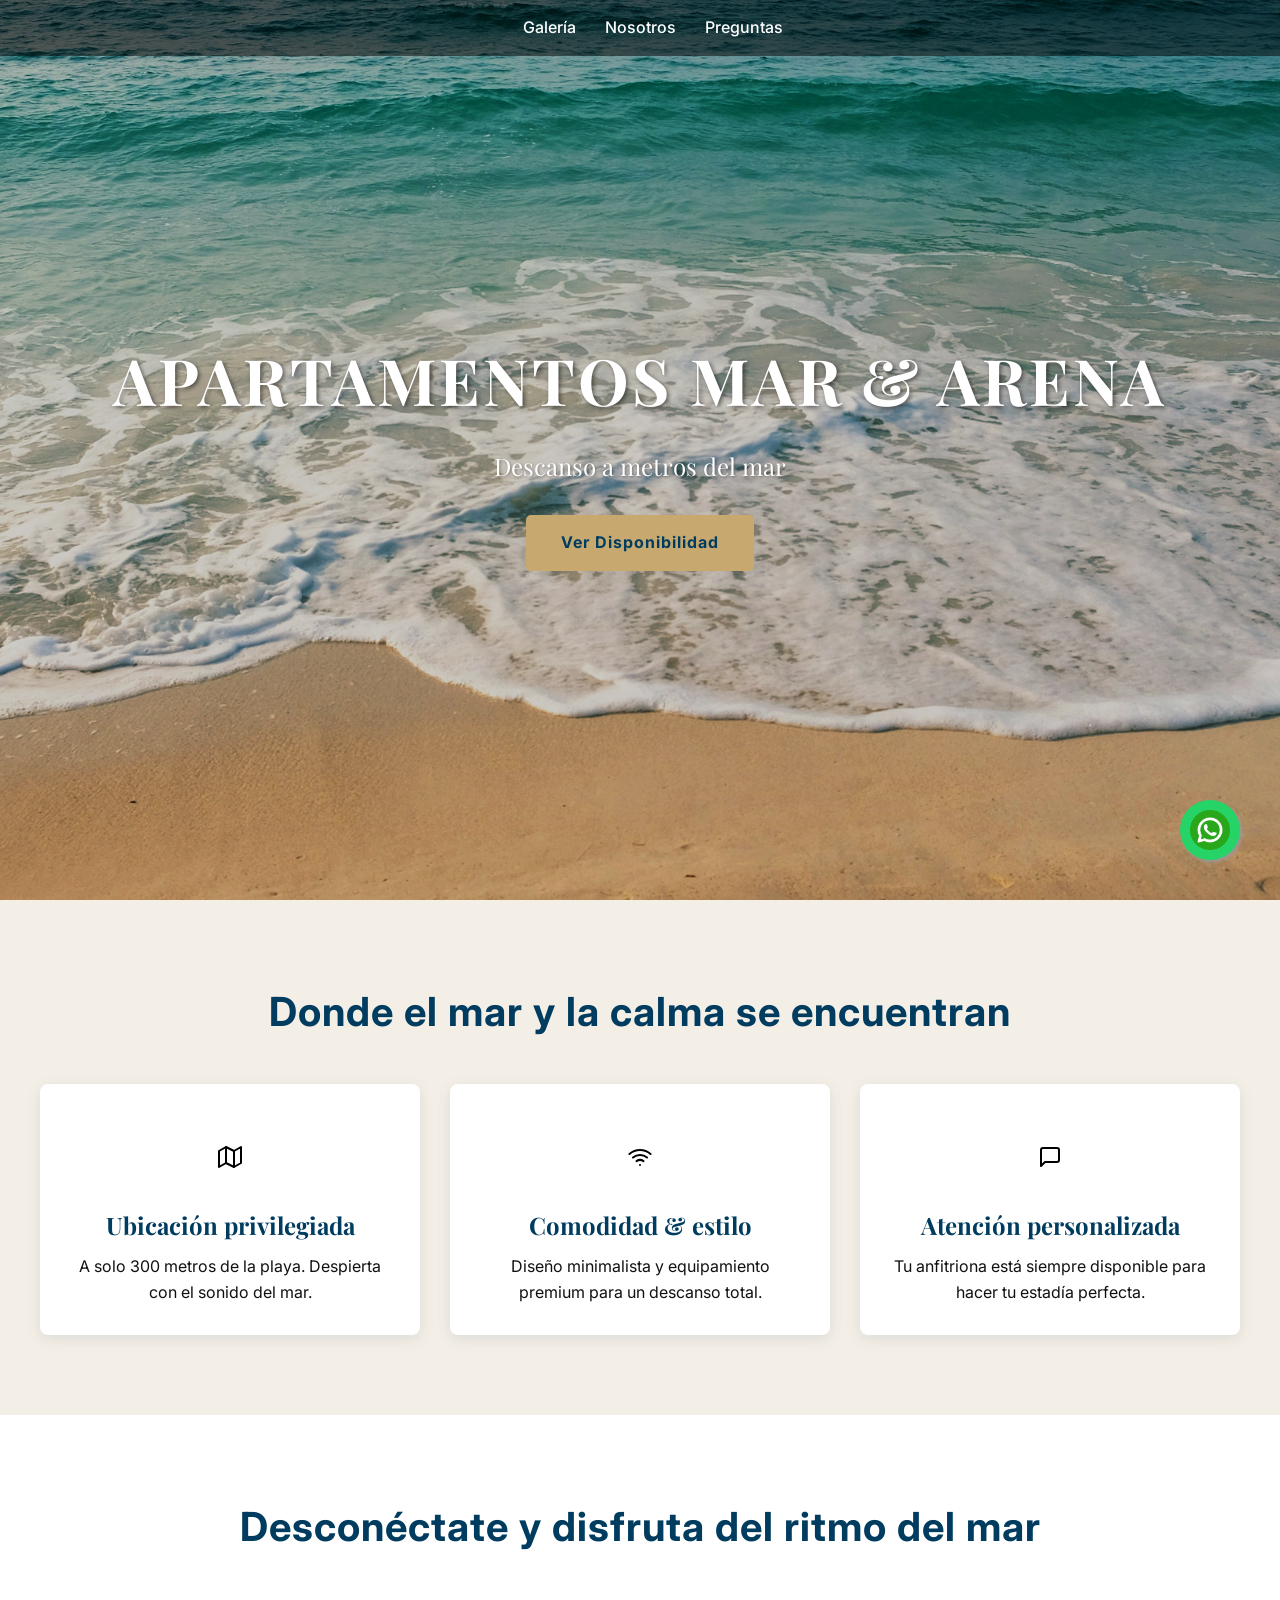
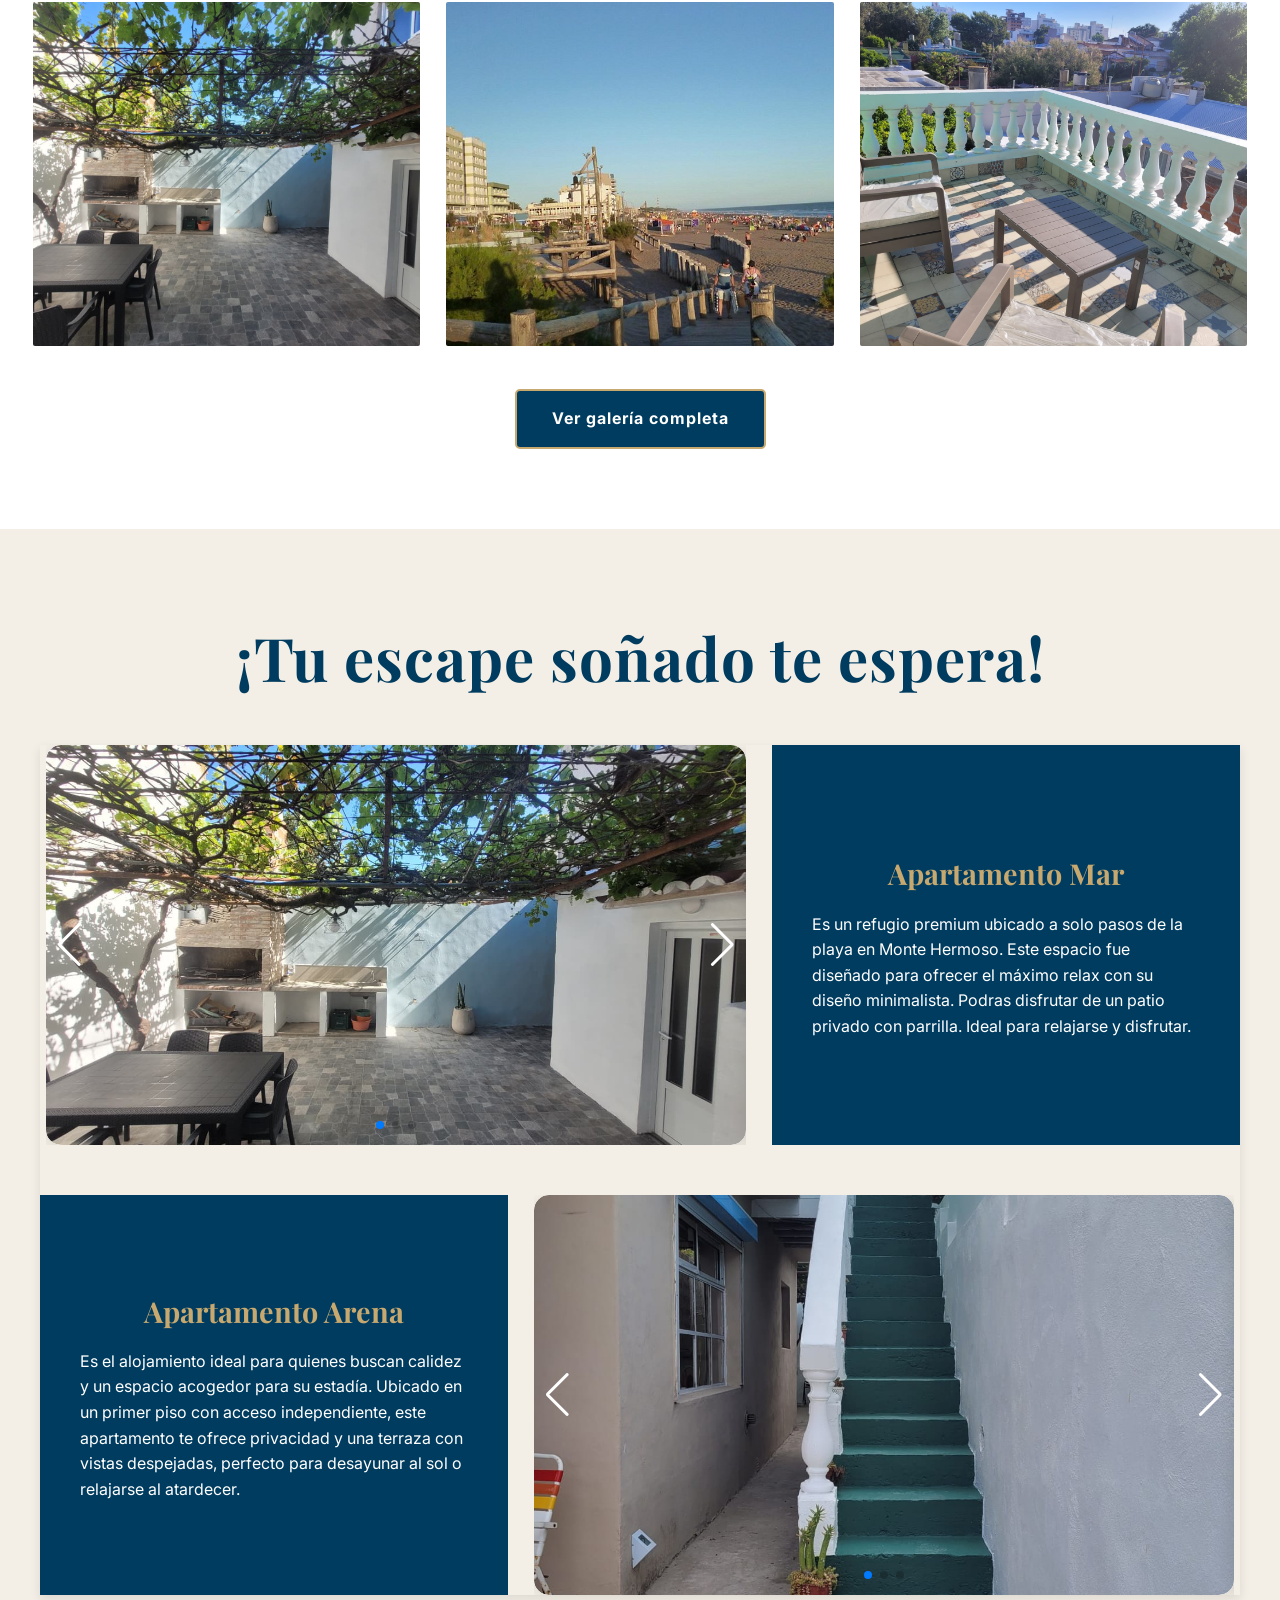
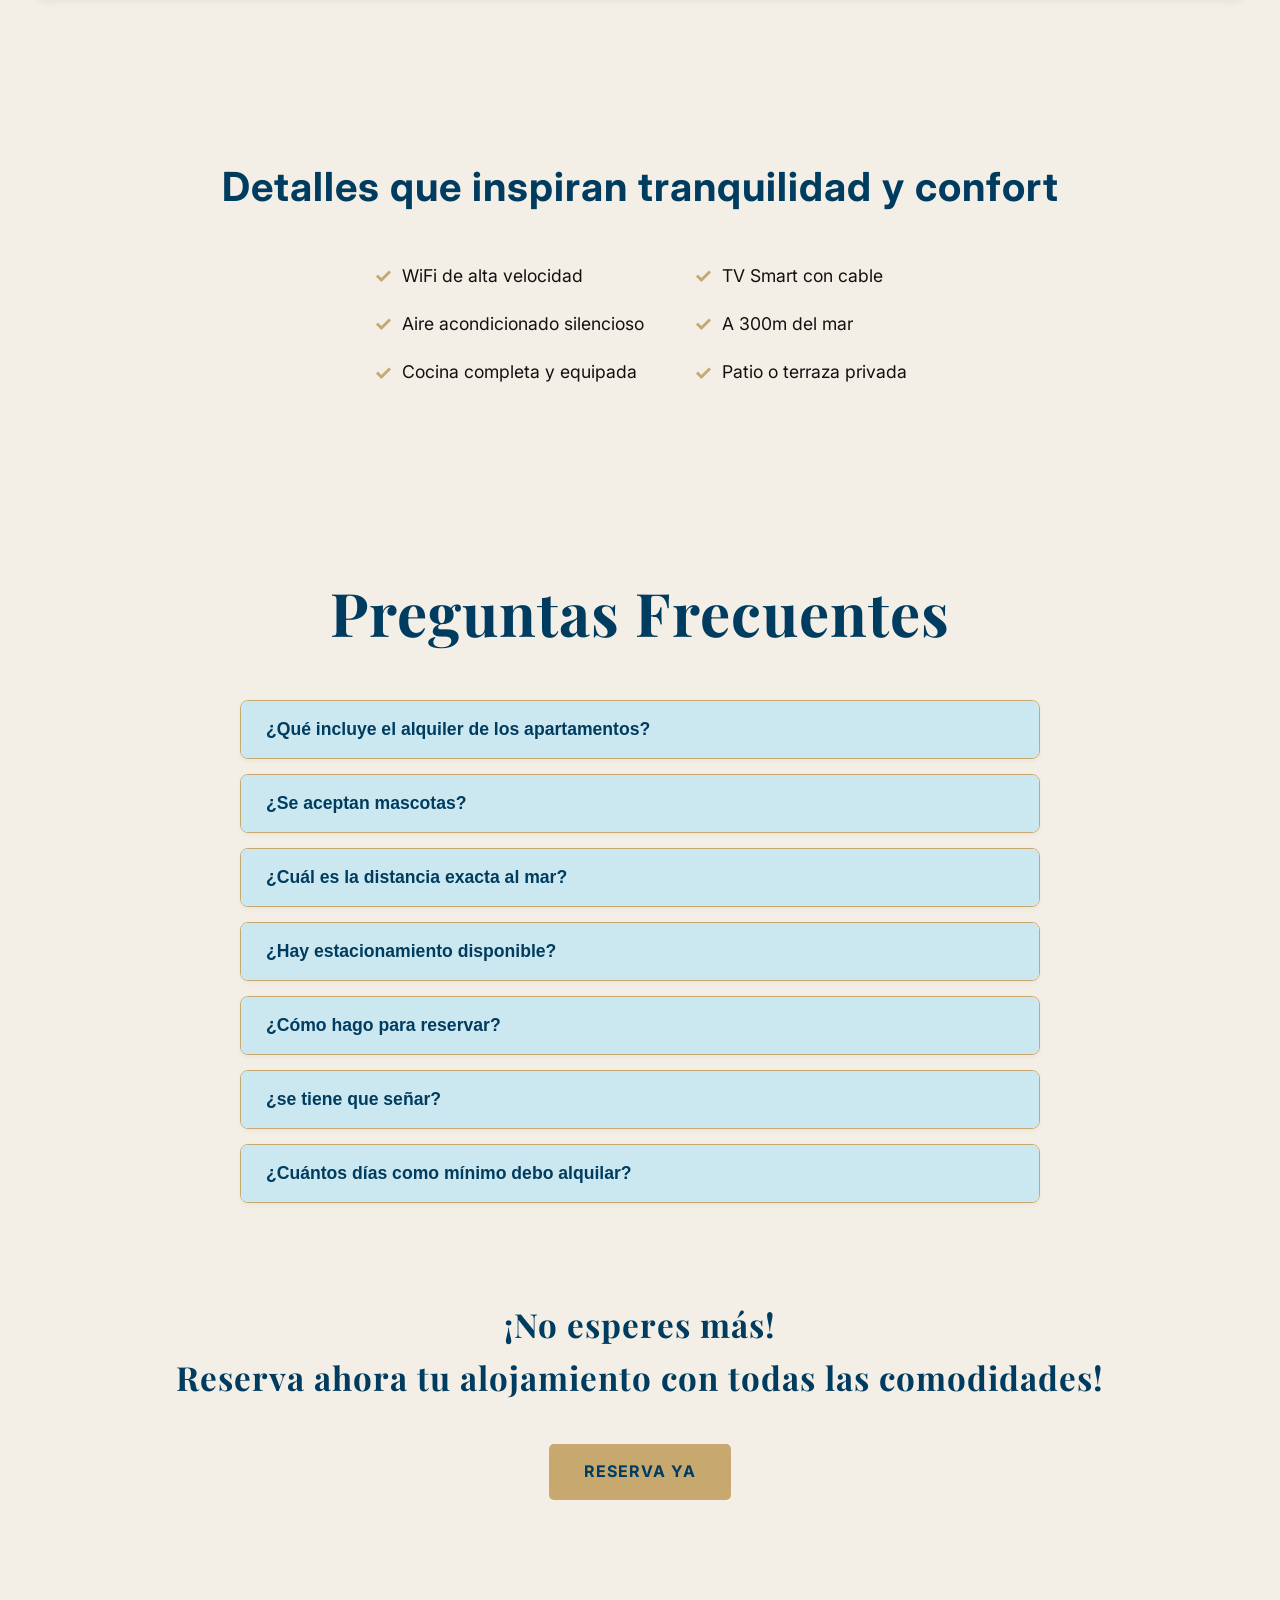
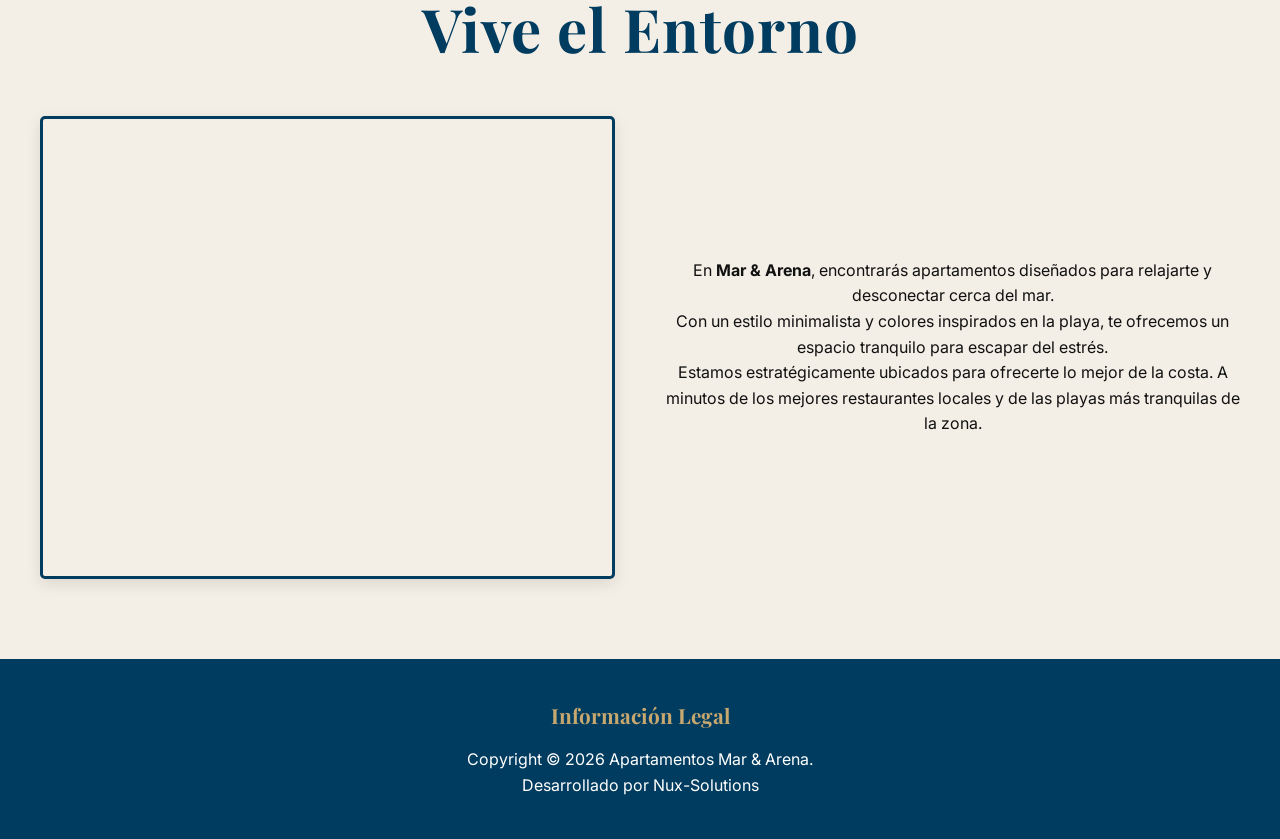
==== index.html @ c58ef985 "google ads" ====
<!DOCTYPE html>
<html lang="es">
<head>
    <!-- Google Tag Manager -->
<script>(function(w,d,s,l,i){w[l]=w[l]||[];w[l].push({'gtm.start':
new Date().getTime(),event:'gtm.js'});var f=d.getElementsByTagName(s)[0],
j=d.createElement(s),dl=l!='dataLayer'?'&l='+l:'';j.async=true;j.src=
'https://www.googletagmanager.com/gtm.js?id='+i+dl;f.parentNode.insertBefore(j,f);
})(window,document,'script','dataLayer','GTM-WZ92KR59');</script>
<!-- End Google Tag Manager -->
    <meta charset="UTF-8">
    <meta name="viewport" content="width=device-width, initial-scale=1.0">
    <meta property="og:title" content="Apartamentos Mar & Arena | Vacaciones en la Costa Monte Hermoso">
    <meta name="robots" content="index, follow">
    <meta property="og:image" content="https://mar-y-arena.com/assets/img/genericas/rambla_playa.jpg">
      <meta property="og:url" content="https://mar-y-arena.com/">
       <link rel="icon" href="/assets/img/genericas/icons/logo.png" type="image/png">
  <meta property="og:type" content="website">
    <meta name="description" content="Descubre los mejores apartamentos en la costa de Monte Hermoso. Apartamentos Mar & Arena ofrece departamentos cómodos, cerca de la playa, con todas las comodidades para tus vacaciones. ¡Reserva ahora!">
    <title>Apartamentos Mar & Arena | Departamentos en la Costa para vacaciones</title>
    <link rel="stylesheet" href="/assets/css/style.css?v=555">
    <link rel="preconnect" href="https://fonts.googleapis.com">
    <link rel="preconnect" href="https://fonts.gstatic.com" crossorigin>
    <link href="https://fonts.googleapis.com/css2?family=Playfair+Display:ital,wght@0,400..900;1,400..900&family=Inter:wght@100..900&display=swap" rel="stylesheet">
</head>
<body>
<!-- Google Tag Manager (noscript) -->
<noscript><iframe src="https://www.googletagmanager.com/ns.html?id=GTM-WZ92KR59"
height="0" width="0" style="display:none;visibility:hidden"></iframe></noscript>
<!-- End Google Tag Manager (noscript) -->
    <a href="https://wa.me/+5492914048082?text=Hola!Quisiera%20saber%20la%20disponibilidad%20de%20los%20departamentos%20Mar%20y%20Arena%2C%20muchas%20gracias" class="whatsapp-float" target="_blank" aria-label="Chatea con nosotros por WhatsApp">
        <img src="/assets/img/genericas/icons/whatsapp.png" alt="Chatea con nosotros por WhatsApp">
    </a>   
    <header class="hero-section" id="home">
        <nav class="top-nav">
            <div class="nav-links">
               
                <a href="/pages/fotos.html">Galería</a>
                <a href="#about">Nosotros</a>
                <a href="#Preguntas">Preguntas</a>
            </div>
        </nav>
        <div class="hero-content">
            <h1 class="serif">APARTAMENTOS MAR & ARENA</h1>
            <p class="serif subtitle">Descanso a metros del mar</p>
            <a href="https://wa.me/+5492914048082?text=Hola!Quisiera%20saber%20la%20disponibilidad%20de%20los%20departamentos%20Mar%20y%20Arena%2C%20muchas%20gracias" class="cta-button" target="_blank">Ver Disponibilidad</a>
        </div>
    </header>

    <main>
        <section class="why-choose-us section-padding bg-beige">
            <h2 class="section-title">Donde el mar y la calma se encuentran</h2>
            <div class="cards-container">
                <div class="card">
                    <span class="icon"><img src="/assets/img/genericas/icons/map.svg" alt="ubicacion cerca de el mar y del centro de la ciudad"></span>
                    <h3 class="serif">Ubicación privilegiada</h3>
                    <p>A solo 300 metros de la playa. Despierta con el sonido del mar.</p>
                </div>
                <div class="card">
                    <span class="icon"><img src="/assets/img/genericas/icons/wifi.svg" alt="wifi de alta velocidad "></span>
                    <h3 class="serif">Comodidad & estilo</h3>
                    <p>Diseño minimalista y equipamiento premium para un descanso total.</p>
                </div>
                <div class="card">
                    <span class="icon"><img src="/assets/img/genericas/icons/chat.svg" alt="atencion personalizada 24 horas"></span>
                    <h3 class="serif">Atención personalizada</h3>
                    <p>Tu anfitriona está siempre disponible para hacer tu estadía perfecta.</p>
                </div>
            </div>
        </section>

        <section class="gallery-highlight section-padding bg-white">
            <h2 class="section-title">Desconéctate y disfruta del ritmo del mar</h2>
            <div class="highlight-grid">
                <div class="gallery-item"><img src="/assets/img/deptos/depto1-parrilla.jpg" alt="patio con parrilla cerca del mar"></div>
                <div class="gallery-item"><img src="/assets/img/genericas/monte-hermoso.jpg" alt="patio con ducha y parrilla cerca del mar"></div>
                <div class="gallery-item"><img src="/assets/img/deptos/depto2-balcon.jpg" alt="balcon privada con detalles cerca de la playa"></div>
            </div>
                 <a href="/pages/fotos.html" class="cta-button secondary-button">Ver galería completa</a>
               
 
        </section>
      
        <section class="section-padding bg-sand-beige">
            <div  class="section-title">
                        <h2 class="serif"><p>  ¡Tu escape soñado te espera!</p></h2>
                    </div>
            <div class="depto-grid">
                    <div class="grid-item desc-box bg-dark-blue color-white">
                    <h3 class="serif">Apartamento Mar</h3>
                    <p>
                   Es un refugio premium ubicado a solo pasos de la playa en Monte Hermoso. 
                    Este espacio fue diseñado para ofrecer el máximo relax con su diseño minimalista. 
                    Podras disfrutar de un patio privado con parrilla. Ideal para relajarse y disfrutar.
                </p>
                <span style="display: none;">Alquiler temporario de departamento frente al mar en Monte Hermoso, Argentina.</span>
                    </div>
                    
                    <div class="grid-item carousel-box"> 
                        <div class="swiper" id="swiper-mar"> 

                            <div class="swiper-wrapper">
                                    <div class="swiper-slide"><img src="/assets/img/deptos/depto1-parrilla.jpg" alt="Sala de estar minimalista cerca del mar" /></div>
                                    <div class="swiper-slide"><img src="/assets/img/deptos/depto1-baño.jpg" alt="baño restaurado y espacioso para su comodidad" /></div>
                                    <div class="swiper-slide"><img src="/assets/img/deptos/depto1-hab.jpg" alt="haitacion matrimonial con total comodidad y tranquilidad" /></div>                            
                                 </div>
                             <div class="swiper-pagination"></div>
                            <div class="swiper-button-prev"></div>
                            <div class="swiper-button-next"></div>
                               
                        </div>

                    </div>
                    <div class="grid-item desc-box bg-dark-blue color-white">
                        <h3 class="serif">Apartamento Arena</h3>
                        <p>Es el alojamiento ideal para quienes buscan calidez y un espacio acogedor para su estadía. 
                            Ubicado en un primer piso con acceso independiente, este apartamento te ofrece privacidad y una terraza con vistas despejadas, perfecto para desayunar al sol o relajarse al atardecer.</p>
                        </div>
                        <div class="grid-item carousel-box"> 
                            <div class="swiper" id="swiper-arena"> 

                                <div class="swiper-wrapper">
                                    <div class="swiper-slide"><img src="/assets/img/deptos/depto2-escaleras.jpg" alt="escaleras que llevan al departamento de tus sueños" /></div>
                                    <div class="swiper-slide"><img src="/assets/img/deptos/depto2-balcon.jpg" alt="habitacion matrimonial para mejor comodidad" /></div>
                                    <div class="swiper-slide"><img src="/assets/img/deptos/depto2-salon.jpg" alt="sala de estar con todas las tecnologias " /></div>
                                </div>
                                <div class="swiper-pagination"></div>
                                <div class="swiper-button-prev"></div>
                                <div class="swiper-button-next"></div>
                            </div>
                      </div>
                 </div>
            </div>
        </section>

        <section class="about-section section-padding bg-beige ">
            <h2 class="section-title">Detalles que inspiran tranquilidad y confort</h2>
            <div class="checklist-container">
                <ul>
                    <li><span class="check-icon">✓</span> WiFi de alta velocidad</li>
                    <li><span class="check-icon">✓</span> Aire acondicionado silencioso</li>
                    <li><span class="check-icon">✓</span> Cocina completa y equipada</li>
                </ul>
                <ul>
                    <li><span class="check-icon">✓</span> TV Smart con cable</li>
                    <li><span class="check-icon">✓</span> A 300m del mar</li>
                    <li><span class="check-icon">✓</span> Patio o terraza privada</li>
                </ul>
            </div>
        </section>
        <section class="why-choose-us section-padding bg-beige" id="Preguntas">
             <div class="section-title"><h2 class="serif"><p>Preguntas Frecuentes</p></h2></div>
        
        <div class="faq-container">
            <div class="accordion-item">
                <button class="accordion-header" aria-expanded="false" data-target="#content1">
                    ¿Qué incluye el alquiler de los apartamentos?
                </button>
                <div id="content1" class="accordion-content">
                    <p>El alquiler incluye acceso completo al apartamento equipado,todos los servicios(luz,agua,gas),Wifi de alta velocidad y acceso a todas las comodidades detalladas en la seccion 'About''.</p>
                </div>
            </div>

            <div class="accordion-item">
                <button class="accordion-header" aria-expanded="false" data-target="#content2">
                    ¿Se aceptan mascotas?
                </button>
                <div id="content2" class="accordion-content">
                    <p>Lamentablemente, por políticas de higiene y para garantizar la calidad del mobiliario boutique, no se aceptan mascotas de ningún tamaño en los apartamentos.</p>
                </div>
            </div>

            <div class="accordion-item">
                <button class="accordion-header" aria-expanded="false" data-target="#content3">
                    ¿Cuál es la distancia exacta al mar?
                </button>
                <div id="content3" class="accordion-content">
                    <p>Estamos ubicados a solo 300 metros de la playa principal, lo que se traduce en menos de 5 minutos caminando desde la puerta del apartamento hasta la arena.</p>
                </div>
            </div>

            <div class="accordion-item">
                <button class="accordion-header" aria-expanded="false" data-target="#content4">
                    ¿Hay estacionamiento disponible?
                </button>
                <div id="content4" class="accordion-content">
                    <p>No, lamentablemente no tenemos aparcamiento.</p>
                </div>
            </div>

            <div class="accordion-item">
                <button class="accordion-header" aria-expanded="false" data-target="#content5">
                    ¿Cómo hago para reservar?
                </button>
                <div id="content5" class="accordion-content">
                    <p>Puedes verificar la disponibilidad y realizar la reserva directamente a través de nuestro botón de WhatsApp. Te responderemos inmediatamente con los pasos a seguir.</p>
                </div>
            </div>

            <div class="accordion-item">
                <button class="accordion-header" aria-expanded="false" data-target="#content6">
                    ¿se tiene que señar? 
                </button>
                <div id="content6" class="accordion-content">
                    <p>Si, para garantizar la estadia , se pide una seña del 50%. </p>
                </div>
            </div>
            <div class="accordion-item">
                <button class="accordion-header" aria-expanded="false" data-target="#content7">
                    ¿Cuántos días como mínimo debo alquilar?
                </button>
                <div id="content7" class="accordion-content">
                    <p>El alquiler mínimo es de 3 días , pero también ofrecemos opciones para alquilar por semana o quincena. </p>
                </div>
            </div>

        </div>
   
        </section>
        <div class="section-title"> <h5 class="serif">
                    ¡No esperes más! <br>
                    Reserva ahora tu alojamiento con todas las comodidades!
         </h5></div>
         <div>           
             <a href="https://wa.me/+5492914048082?text=Hola!Quisiera Reservar%20en%20los%20departamentos%20Mar%20y%20Arena%2C%20muchas%20gracias" class="cta-button" target="_blank">RESERVA YA</a>
            </div>
        <section class="about-section section-padding bg-beige" id="about">
            <div class="section-title"><h2 class="serif"><p>Vive el Entorno</p></h2></div>
            <div class="content-2-col reverse-col">
                <div class="image-box" style="border-radius: 5px; border: 3px solid var(--dark-blue); overflow: hidden;">
                    <iframe src="https://www.google.com/maps/embed?pb=!1m18!1m12!1m3!1d3101.300708048085!2d-61.30301302481302!3d-38.98563287170536!2m3!1f0!2f0!3f0!3m2!1i1024!2i768!4f13.1!3m3!1m2!1s0x958d5299cd0a7abb%3A0x81db609d15b4f7b8!2sChaco%20329%2C%20B8153%20AFG%2C%20Provincia%20de%20Buenos%20Aires%2C%20Argentina!5e0!3m2!1ses-419!2ses!4v1765486321025!5m2!1ses-419!2ses" width="600" height="450" style="border:0;" allowfullscreen="" loading="lazy" referrerpolicy="no-referrer-when-downgrade"></iframe>                </div>
                <div>
                     <p>En <strong>Mar & Arena</strong>, encontrarás apartamentos diseñados para relajarte y desconectar cerca del mar.</p>
                    <p>Con un estilo minimalista y colores inspirados en la playa, te ofrecemos un espacio tranquilo para escapar del estrés.</p>
                    <p>Estamos estratégicamente ubicados para ofrecerte lo mejor de la costa. A minutos de los mejores restaurantes locales y de las playas más tranquilas de la zona.</p>
               
                   
                </div>
            </div>
             </section>
           
    </main>
    
   

    <footer class="main-footer bg-dark-blue">
        <div class="footer-content centered-copyright">
            <div class="footer-section">
                <h4 class="serif">Información Legal</h4>
                <p>Copyright &copy; 2026 Apartamentos Mar & Arena.</p>
                <p>Desarrollado por Nux-Solutions</p>
            </div>
        </div>
    </footer>
    <link rel="stylesheet" href="https://cdn.jsdelivr.net/npm/swiper@9/swiper-bundle.min.css"/>
    <script src="https://cdn.jsdelivr.net/npm/swiper@9/swiper-bundle.min.js" defer></script>
    <script src="/assets/js/main.js" defer></script>
</body>
</html>
---- assets/css/style.css ----
:root {
    --dark-blue: #003C5F;
    --foam-blue: #CBE8F1;
    --sand-beige: #F4EFE6;
    --soft-gold: #C7A86F;
    --elegant-black: #111111;
    --white: #FFFFFF;
    --text-primary: var(--elegant-black);
}

/* Base Global y Tipografía */
* {
    box-sizing: border-box;
    margin: 0;
    padding: 0;
    
}

body {
    font-family: 'Inter', 'Roboto', sans-serif;
    color: var(--text-primary);
    background-color: var(--sand-beige);
    line-height: 1.6;
    margin: 0;
    padding: 0;
    text-align: center;
    
}

/* Tipografías específicas */
.serif {
    font-family: 'Playfair Display', 'Cormorant Garamond', serif;
    
}
/*nav menu principal*/

.top-nav {
    position: absolute; /* Para que flote sobre la imagen del hero */
    top: 0;
    left: 0;
    right: 0;
    padding: 15px 30px;
    background-color: rgba(0, 0, 0, 0.5); /* Fondo semitransparente oscuro */
    z-index: 20; /* Asegura que esté por encima de la capa de fondo del hero */
    display: flex;
    justify-content: center; /
}


.top-nav .nav-links a {
    color: var(--white);
    text-decoration: none;
    font-weight: 500;
    margin-left: 25px; 
    transition: color 0.5s;
}

.top-nav .nav-links a:hover {
    color: var(--soft-gold);
}

/* Estilo especial para el enlace de WhatsApp */
.nav-link-whatsapp {
    font-weight: bold !important;
    color: #25d366 !important; /* Color verde de WhatsApp para destacarlo */
}

/* Ajuste al footer para centrar el copyright */
.footer-content.centered-copyright {
    display: flex;
    justify-content: center; /* Centra la sección Legal */
    max-width: 100%;
}

.footer-content.centered-copyright .footer-section {
    text-align: center;
}
/* Utilidades y Secciones */
.section-padding {
    padding: 80px 30px; /* Más padding en escritorio */
}

.section-title {
    font-size: 2.5rem;
    color: var(--dark-blue);
    text-align: center;
    margin-bottom: 40px;
    letter-spacing: 1px;
}

.bg-beige { background-color: var(--sand-beige); }
.bg-white { background-color: var(--white); }
.bg-dark-blue { background-color: var(--dark-blue); color: var(--white); }
.color-dark-blue { color: var(--dark-blue); }

/* --- HERO SECTION --- */
.hero-section {
    height: 100vh;
    background: url('/assets/img/genericas/satelitar_mar.jpg') center center / cover no-repeat;
    display: flex;
    align-items: center;
    justify-content: center;
    text-align: center;
    position: relative;
    
}

.hero-section::before {
    content: '';
    position: absolute;
    top: 0;
    left: 0;
    right: 0;
    bottom: 0;
    background-color: rgba(0, 0, 0, 0.2); 
}

.hero-content {
    z-index: 10;
    color: var(--white);
    padding: 20px;
}

.hero-content h1 {
    font-size: 4rem; 
    margin-bottom: 15px;
    letter-spacing: 3px;
    text-shadow: 2px 2px 4px rgba(0, 0, 0, 0.5);
}

.hero-content .subtitle {
    font-size: 1.5rem;
    margin-bottom: 30px;
    text-shadow: 1px 1px 3px rgba(0, 0, 0, 0.4);
}

/* Botón CTA (Dorado suave) */
.cta-button {
    display: inline-block;
    background-color: var(--soft-gold); 
    color: var(--dark-blue);
    padding: 15px 35px;
    text-decoration: none;
    font-weight: bold;
    border-radius: 5px;
    transition: background-color 0.3s, transform 0.3s;
    letter-spacing: 1px;
}

.cta-button:hover {
    background-color: #d8c393; 
    transform: translateY(-2px);
}

/* --- WHY CHOOSE US  --- */
.cards-container {
    display: flex;
    gap: 30px;
    justify-content: center;
    max-width: 1200px;
    margin: 0 auto;
}

.card {
    background-color: var(--white);
    padding: 30px;
    border-radius: 8px;
    text-align: center;
    flex: 1;
    box-shadow: 0 4px 15px rgba(0, 60, 95, 0.1); 
    transition: transform 0.3s;
}

.card:hover {
    transform: translateY(-10px);
    box-shadow: 0 8px 20px rgba(0, 60, 95, 0.2);
    background-color: #d8c393;
}

.card .icon {
    font-size: 3rem;
    display: block;
    margin-bottom: 15px;
}

.card h3 {
    color: var(--dark-blue);
    font-size: 1.5rem;
    margin-bottom: 10px;
}

/* --- GALLERY HIGHLIGHT  --- */
.highlight-grid {
    display: grid;
    grid-template-columns: repeat(3, 1fr);
    gap: 20px;
    margin-bottom: 40px;
}

.gallery-item img {
    width: 100%;
    height: 350px;
    object-fit: cover;
    display: block;
    border-radius: 5px;
    border: 3px solid transparent; 
    transition: border-color 0.3s;
}

.gallery-item img:hover {
    border-color: var(--soft-gold); 
}

.secondary-button {
    background-color: var(--dark-blue);
    color: var(--white);
    border: 2px solid var(--soft-gold);
    display: block;
    width: fit-content;
    margin: 0 auto;
}

.secondary-button:hover {
    background-color: var(--soft-gold);
    color: var(--dark-blue);
}

/* --- FEATURES / CHECKLIST --- */
.checklist-container {
    display: flex;
    justify-content: center;
    gap: 50px;
    max-width: 800px;
    margin: 0 auto;
    font-size: 1.1rem;
}

.checklist-container ul {
    list-style: none;
}

.checklist-container li {
    margin-bottom: 15px;
    display: flex;
    align-items: center;
}

.check-icon {
    color: var(--soft-gold); 
    font-size: 1.3rem;
    margin-right: 10px;
    font-weight: bold;
}

/* --- FOOTER --- */





/* --- CHATBOT FLOTANTE (WhatsApp) --- */
.whatsapp-float {
    position: fixed; 
    width: 60px;
    height: 60px;
    bottom: 40px; 
    right: 40px;
    /* Estilos */
    background-color: #25d366; 
    color: #FFF;
    border-radius: 50px;
    text-align: center;
    box-shadow: 2px 2px 3px #999;
    z-index: 1000; 
}


.whatsapp-float img {
    width: 100%; 
    height: 100%;
    
    padding: 10px; 
    box-sizing: border-box;
}


.whatsapp-float:hover {
    background-color: #128C7E; 
    transform: scale(1.05); 
}

body .depto1 {
  display: flex;
  justify-content: center; 
  gap: 12px;               
  flex-wrap: wrap;        
  margin: 1.5rem 0 4rem 0;
}

.botom {
  flex: 1 1 120px; 
  max-width: 200px; 
  padding: 10px 20px;
  font-size: 1rem;
  text-align: center;
  border-radius: 8px;
  text-decoration: none;
  font-weight: 600;
  color: white;
  background-color: var(--dark-blue); 
  border: 2px solid var(--dark-blue); 
  transition: background-color 0.3s, color 0.3s;
  cursor: pointer;
  margin-bottom: 40px; 
  display: inline-block; 

}



.botom:hover {
  background-color: #e4d5b7;
  color: #0c3c78;
}



  

/* --- GALERÍA  --- */
.page-content {
    min-height: 80vh;
}

.page-title {
    font-size: 3rem;
    margin-bottom: 30px;
    text-align: center;
}

.gallery-section {
    margin-bottom: 60px;
}

.section-subtitle {
    font-size: 2rem;
    color: var(--dark-blue);
    margin-bottom: 25px;
    border-bottom: 2px solid var(--soft-gold);
    padding-bottom: 5px;
    width: fit-content;
    margin-left: auto;
    margin-right: auto;
}

.gallery-grid {
    display: grid;
    grid-template-columns: repeat(3, 1fr); 
    gap: 20px;
}

.gallery-grid img {
    width: 100%;
    height: 300px;
    object-fit: cover;
    border-radius: 5px;
    transition: transform 0.3s;
}

.gallery-grid img:hover {
    transform: scale(1.03);
}

.gold-border {
    border: 5px solid var(--soft-gold) !important; 
}

/* --- FAQ (faq.html) --- */
.faq-container {
    max-width: 800px;
    margin: 0 auto;
}

.accordion-item {
    border: 1px solid var(--soft-gold);
    border-radius: 8px;
    margin-bottom: 15px;
    overflow: hidden;
    background-color: var(--white);
    box-shadow: 0 2px 5px rgba(0, 60, 95, 0.05);
}

.accordion-header {
    background-color: var(--foam-blue); 
    color: var(--dark-blue);
    padding: 18px 25px;
    width: 100%;
    text-align: left;
    border: none;
    cursor: pointer;
    font-size: 1.1rem;
    font-weight: bold;
    transition: background-color 0.3s;
    display: flex;
    justify-content: space-between;
    align-items: center;
}

.accordion-header:hover, .accordion-header[aria-expanded="true"] {
    background-color: #bcd4dc; 
}

.accordion-content {
    padding: 0 25px;
    background-color: var(--white);
    max-height: 0;
    overflow: hidden;
    transition: max-height 0.3s ease-out, padding 0.3s ease-out;
}

.accordion-content p {
    padding: 15px 0;
    color: var(--elegant-black);
}

.accordion-content.active {
    max-height: 500px; 
    padding-top: 15px;
    padding-bottom: 15px;
}


.content-2-col {
    display: grid;
    grid-template-columns: 1fr 1fr;
    gap: 50px;
    max-width: 1200px;
    margin: 0 auto;
    align-items: center;
}

.content-2-col.reverse-col {
    grid-template-areas: "a b"; 
}

.content-2-col.reverse-col > div:nth-child(1) {
    grid-area: a;
}

.content-2-col.reverse-col > div:nth-child(2) {
    grid-area: b;
}

.image-box {
    overflow: hidden;
    border-radius: 8px;
    box-shadow: 0 5px 15px rgba(0, 0, 0, 0.1);
    padding: 0;
}

.image-box.gold-border {
    border: 5px solid var(--soft-gold);
}

.comodidades-list {
    display: flex;
    justify-content: center;
    gap: 80px;
    max-width: 900px;
    margin: 0 auto;
}

.comodidades-list ul {
    list-style: none;
    padding: 0;
}

.comodidades-list li {
    margin-bottom: 25px;
    font-size: 1.1rem;
    color: var(--dark-blue);
    display: flex;
    align-items: flex-start;
}

.comodidades-list li span {
    font-size: 1.5rem;
    margin-right: 15px;
}

.content-3-col {
    display: grid;
    grid-template-columns: repeat(3, 1fr);
    gap: 30px;
    max-width: 1200px;
    margin: 0 auto;
    text-align: center;
}

.target-card {
    padding: 25px;
    border: 1px solid var(--foam-blue);
    border-radius: 8px;
    background-color: var(--sand-beige);
    transition: background-color 0.3s;
}

.target-card:hover {
    background-color: var(--foam-blue);
}

.target-card h3 {
    color: var(--dark-blue);
    font-size: 1.4rem;
    margin-bottom: 10px;
}

/* --- NAVEGACIÓN SIMPLE PARA SUBPÁGINAS  */

.simple-nav {
    display: flex;
    justify-content: center;
    padding: 15px 30px;
    gap: 20px;
    box-shadow: 0 2px 5px rgba(0, 0, 0, 0.1);
}

.simple-nav a {
    color: var(--white);
    text-decoration: none;
    font-weight: 500;
    padding: 5px 10px;
    border-radius: 4px;
    transition: background-color 0.3s, color 0.3s;
}

.simple-nav a:hover {
    background-color: var(--soft-gold); 
    color: var(--dark-blue);
}

.nav-link-home {
    background-color: var(--soft-gold) !important;
    color: var(--dark-blue) !important;
    font-weight: bold;
    padding: 8px 15px;
}

.nav-link-home:hover {
    background-color: #d8c393 !important; 
}

/* Para la navegación de la galería  */
.gallery-nav {
    display: flex;
    flex-wrap: wrap;
    justify-content: center;
    gap: 15px;
    margin-bottom: 40px;
}
.gallery-nav .nav-link {
    color: var(--dark-blue);
    border: 1px solid var(--soft-gold);
    padding: 10px 15px;
    border-radius: 5px;
    text-decoration: none;
    transition: background-color 0.3s;
}
.gallery-nav .nav-link:hover {
    background-color: var(--foam-blue);
}
.depto-grid {
    display: grid;
    grid-template-columns: repeat(10,1fr); 
    grid-template-rows: auto auto; 
    row-gap: 50px;
    column-gap: 20px;
    max-width: 1200px; 
    margin: 0 auto; 
    box-shadow: 0 4px 10px rgba(0, 0, 0, 0.1); /* Sombra elegante */
}

.grid-item.desc-box {
    padding: 40px;
    display: flex;
    flex-direction: column;
    justify-content: center; 
    text-align: left;
}

.grid-item.desc-box h3 {
    font-size: 1.8rem;
    margin-bottom: 15px;
    color: var(--soft-gold); 
}
.serif{
    text-align: center;
}

/* --- FILA 1 (MAR): 60% Carrusel | 40% Descripción --- */

.depto-grid .grid-item:nth-child(1) {
  
    grid-column: 7 / 11; 
    grid-row: 1 / 2;
}

.depto-grid .grid-item:nth-child(2) { 
    grid-column: 1 / 7; 
    grid-row: 1 / 2;
}
/* --- FILA 2 (ARENA): 40% Descripción | 60% Carrusel --- */

.depto-grid .grid-item:nth-child(3) { 
   
    grid-column: 1 / 5; 
    grid-row: 2 / 3;
}

.depto-grid .grid-item:nth-child(4) { 
    grid-column: 5 / 11; 
    grid-row: 2 / 3;
}

.carousel-box {
    height: 400px; 
    overflow: hidden; 
}

.swiper {
    position: relative;
    width: 100%;
    height: 100%;
}

.swiper-slide img {
    width: 100%;
    height: 100%;
    object-fit: cover; 
}
.swiper-button-prev,
.swiper-button-next {
    color: var(--white) !important; 
    z-index: 10;
    font-size: 20px !important; 
}

/*.depto1-2{
    display: flex;
    justify-content: center; 
    gap: 30px; 
    background-color: transparent; 
    padding: 20px 0;
    margin: 40px auto;
    border-top: 3px solid var(--dark-blue);width: 80%;
    border-bottom: 3px solid var(--dark-blue);width: 80%;
    margin: 40px auto 40px auto;
    padding-bottom: 60px; 
}

.depto1-2 .cta-buttom { 
    
    min-width: 180px; 
    padding: 15px 30px; 
    font-size: 1.1rem; 
    font-weight: 700; 
    background-color: var(--dark-blue); 
    color: var(--white);
    border: none;
    border-radius: 8px; 
    text-decoration: none;
    transition: background-color 0.3s;
}

.depto1-2 .cta-buttom:hover {
    background-color: var(--soft-gold); 
    color: var(--dark-blue);
}

h1 {
  color: #0c3c78;
  margin-bottom: 1rem;
}*/

.swiper {
  width: 100%;
  max-width: 700px;
  height: 400px;
  margin: 0 auto 2rem auto;
}

.swiper-slide {
  background: #fff;
  border-radius: 15px;
  display: flex;
  justify-content: center;
  align-items: center;
  transition: transform 0.3s;
  overflow: hidden;
  box-shadow: 0 4px 15px rgb(0 0 0 / 0.1);
}

.swiper-slide img {
  width: 100%;
  height: 100%;
  object-fit: cover;
  border-radius: 15px;
  pointer-events: none;
  user-select: none;
}

.back-link {
  display: inline-block;
  margin-top: 20px;
  text-decoration: none;
  color: #0c3c78;
  font-weight: 600;
  border: 2px solid #0c3c78;
  padding: 8px 16px;
  border-radius: 8px;
  transition: background-color 0.3s, color 0.3s;
}

.back-link:hover {
  background-color: #0c3c78;
  color: white;
}


/* Ajuste al footer para centrar el copyright */
.main-footer {
    padding: 40px 30px;
}



.footer-section h4 {
    color: var(--soft-gold);
    font-size: 1.3rem;
    margin-bottom: 15px;
}

.footer-content.centered-copyright {
    display: flex;
    justify-content: center; /* Centra la sección Legal */
    max-width: 100%;
}

.footer-content.centered-copyright .footer-section {
    text-align: center;
}


/* MEDIA QUERIES - OPTIMIZACIÓN MÓVIL       */


@media (max-width: 768px) {
    body{padding: 0;}
    
    .section-padding {
        padding: 40px 5%; 
    }

    .section-title {
        font-size: 2rem;
        margin-bottom: 25px;
    }
    .image-box {
    height: 245px;
    max-width: 100%;
  }
  .content-2-col.reverse-col {
    flex-direction: column;
    gap: 15px;
  }


.content-2-col.reverse-col {
  display: flex;
  gap: 20px;
  align-items: flex-start;
  flex-direction: row-reverse;
  flex-wrap: nowrap;
}

.content-2-col.reverse-col > div {
  flex: 1;
  min-width: 0;
}

   
    .hero-content h1 {
        font-size: 2.5rem; 
    }

    .hero-content .subtitle {
        font-size: 1.1rem;
    }

   
    .cards-container {
        flex-direction: column; /* Apila las cards verticalmente */
        gap: 20px;
    }

    .highlight-grid {
        grid-template-columns: 1fr; 
    }

    .gallery-item img {
        height: 250px;
    }

   
    .checklist-container {
        flex-direction: column; 
        gap: 20px;
    }
    
    /* --- FOOTER --- */
   .footer-content {
        max-width: 100%; 
        padding: 0 15px; 
    }
   
    .gallery-grid {
        grid-template-columns: 1fr; 
    }
    
    
    .content-2-col {
        grid-template-columns: 1fr; 
        gap: 30px;
    }
    
    .content-2-col.reverse-col {
       
        grid-template-areas: none; 
        flex-direction: column-reverse; 
    }
    
    .content-3-col {
        grid-template-columns: 1fr; 
        gap: 20px;
    }

    .comodidades-list {
        flex-direction: column; 
        gap: 20px;
    }

    .depto-grid {
        grid-template-columns: 1fr; /* Una sola columna al 100% */
        column-gap: 0;
        grid-template-rows: auto;
        box-shadow: none;
    }
    .depto-grid .grid-item:nth-child(1),
    .depto-grid .grid-item:nth-child(2),
    .depto-grid .grid-item:nth-child(3),
    .depto-grid .grid-item:nth-child(4) {
        grid-column: auto; 
        grid-row: auto;    
    }
}
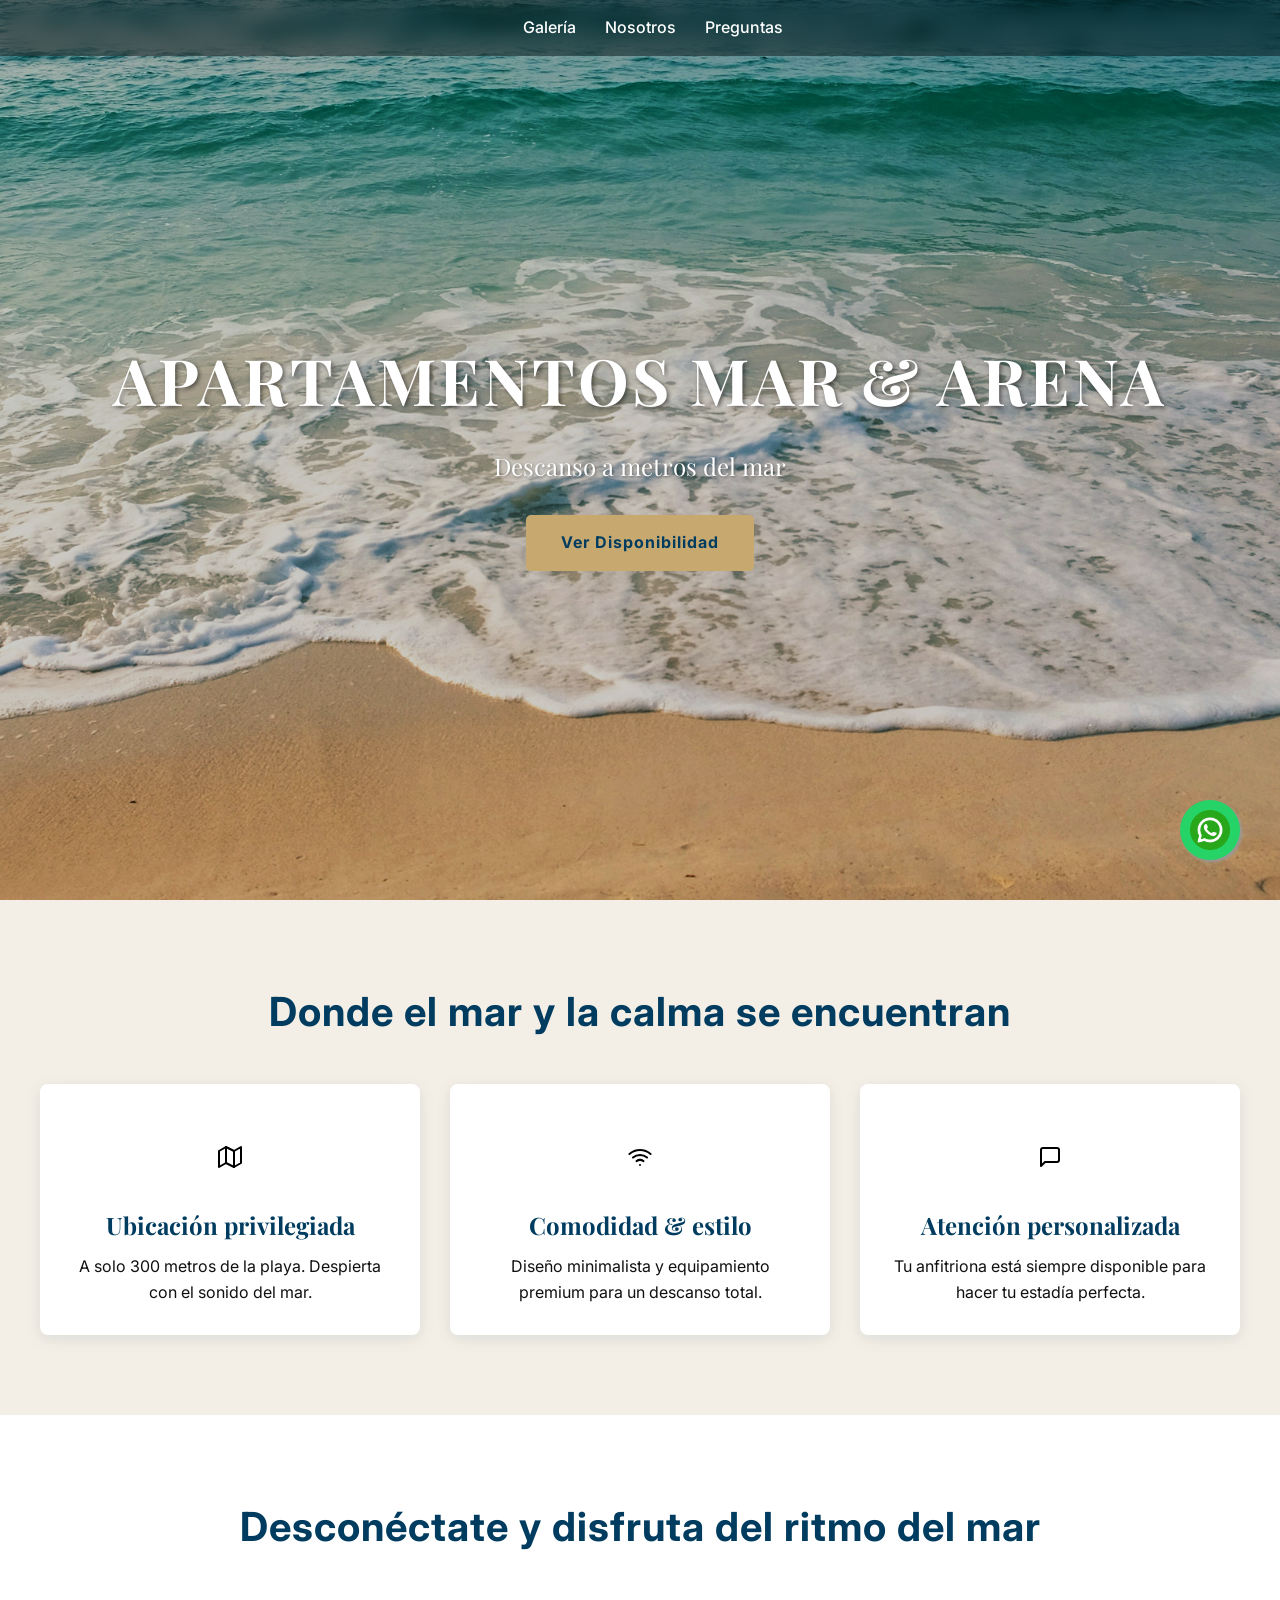
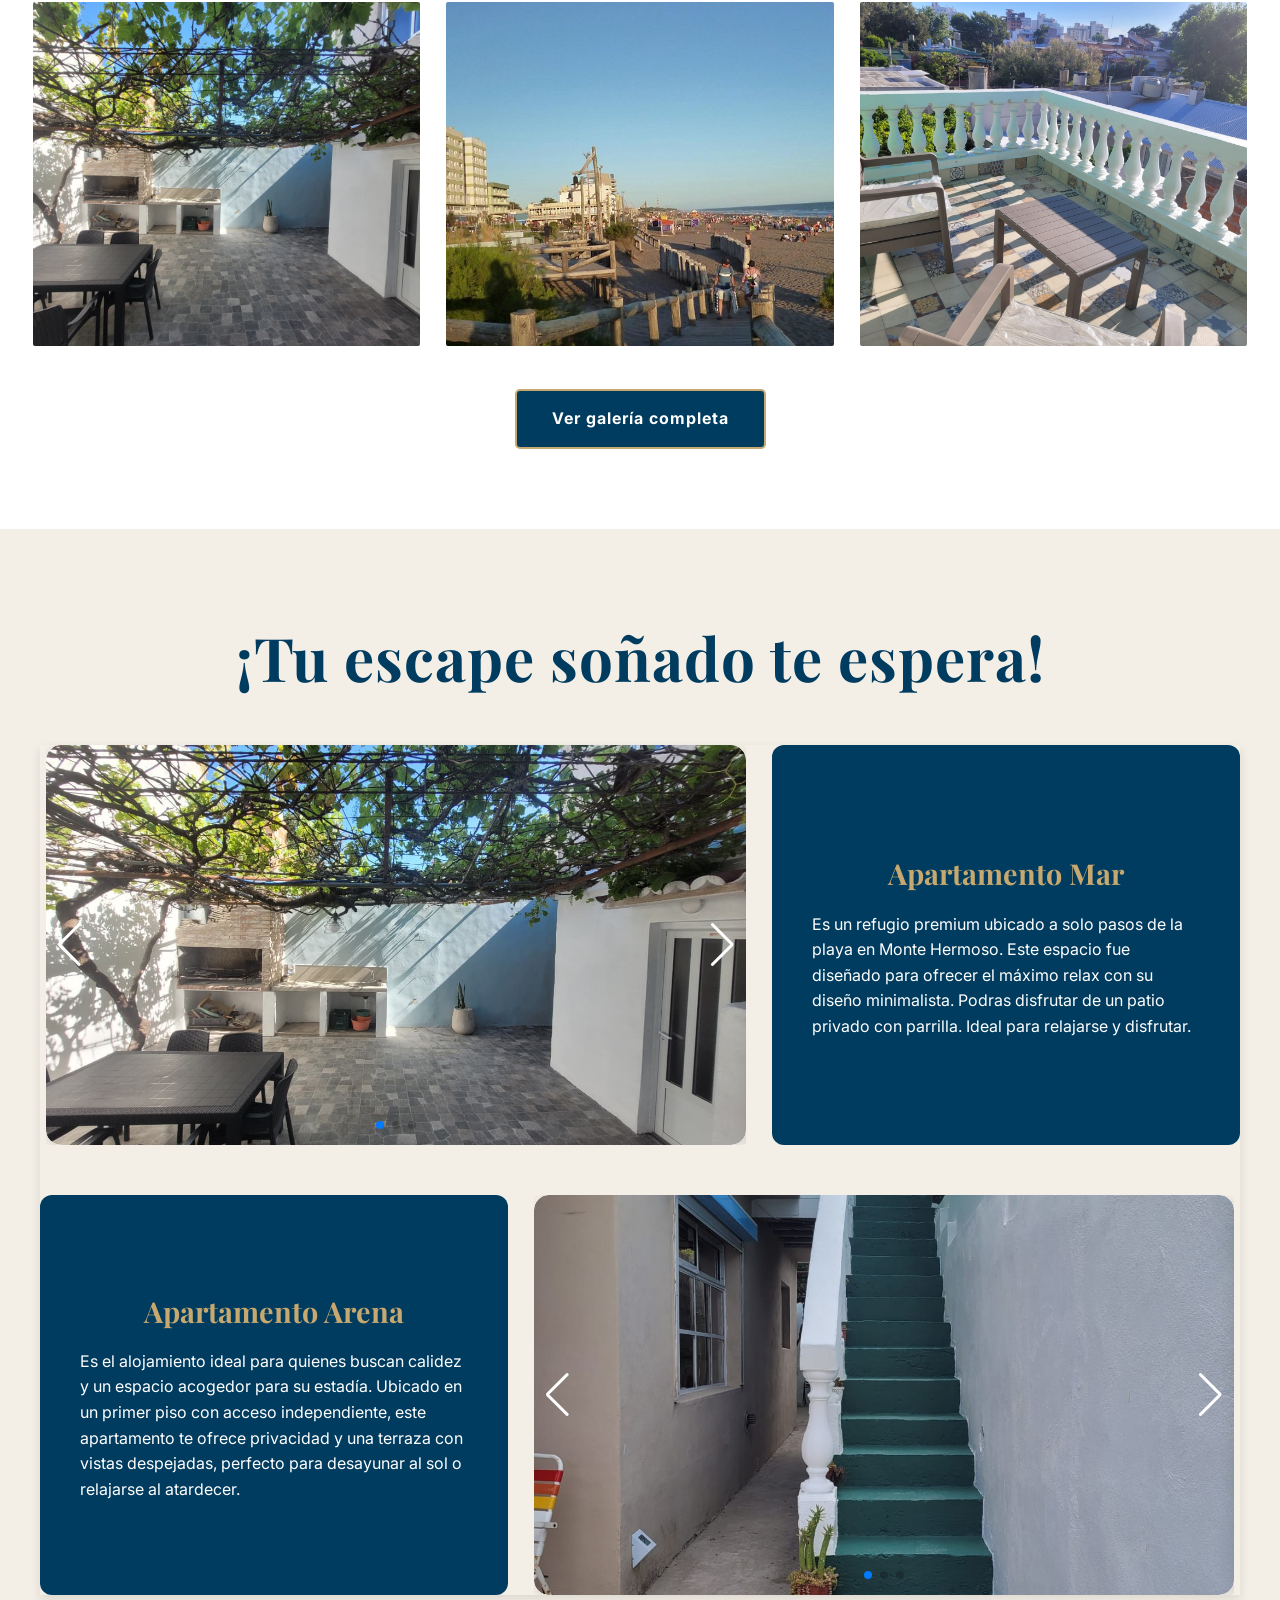
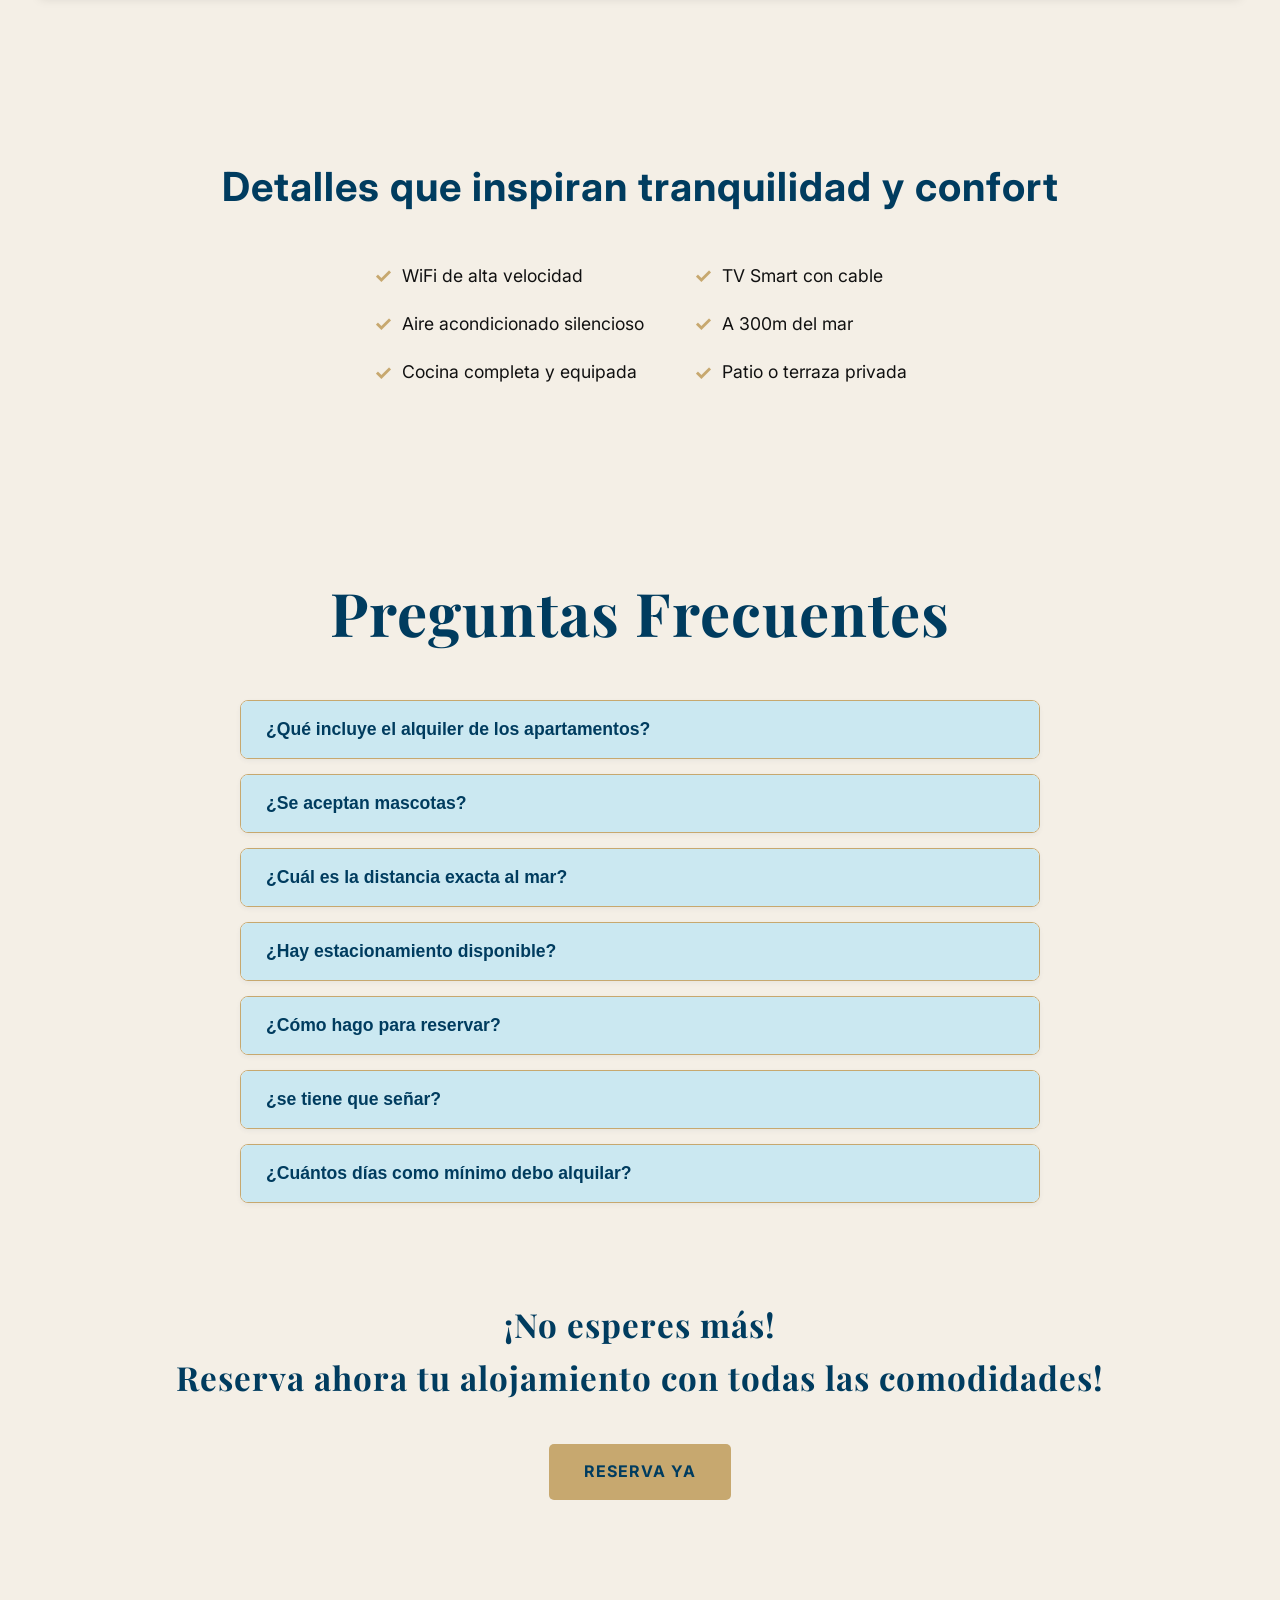
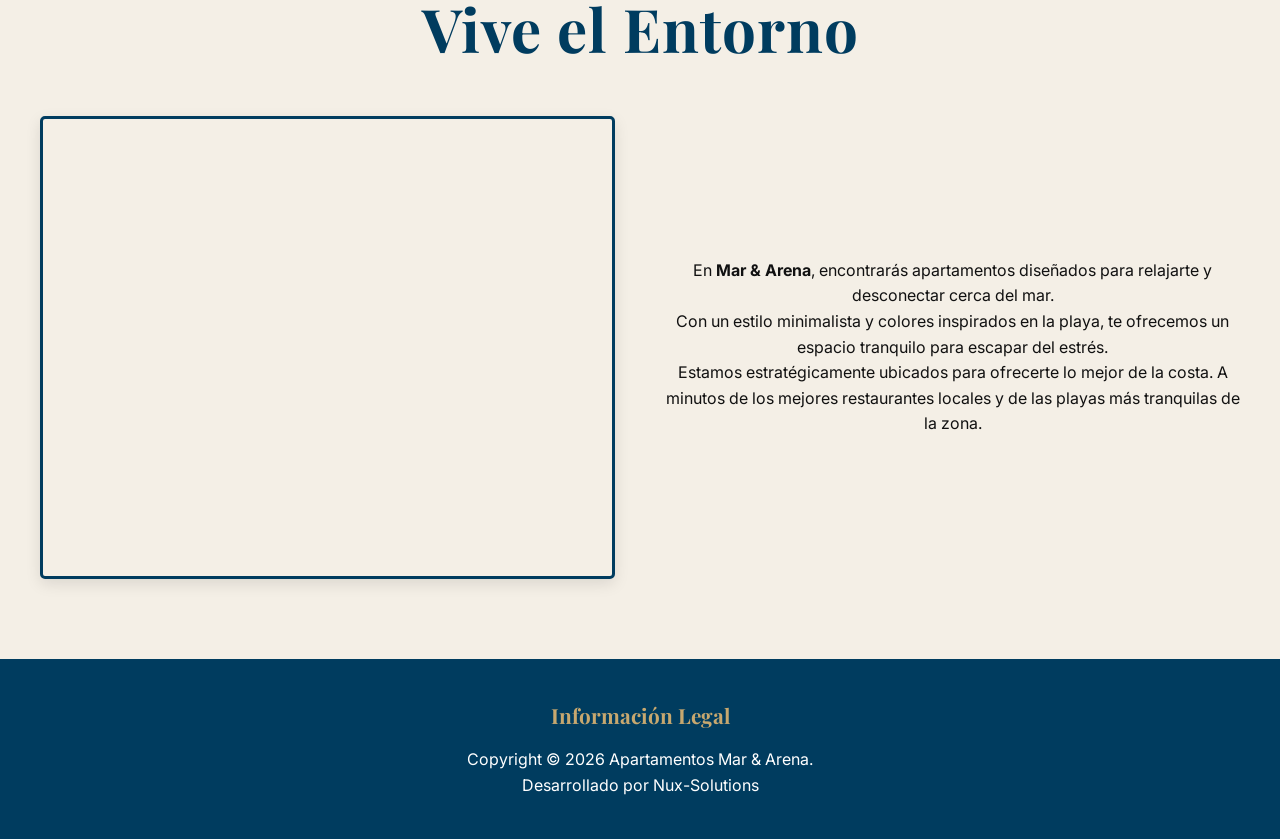
==== commit 2c1cc73a: "Redesign: Modern UI, glassmorphism, responsive updates, AOS animation" ====
--- a/index.html
+++ b/index.html
@@ -18,10 +18,20 @@
   <meta property="og:type" content="website">
     <meta name="description" content="Descubre los mejores apartamentos en la costa de Monte Hermoso. Apartamentos Mar & Arena ofrece departamentos cómodos, cerca de la playa, con todas las comodidades para tus vacaciones. ¡Reserva ahora!">
     <title>Apartamentos Mar & Arena | Departamentos en la Costa para vacaciones</title>
+    <!-- Google tag (gtag.js) -->
+<script async src="https://www.googletagmanager.com/gtag/js?id=G-K80JW1GKJR"></script>
+<script>
+  window.dataLayer = window.dataLayer || [];
+  function gtag(){dataLayer.push(arguments);}
+  gtag('js', new Date());
+
+  gtag('config', 'G-K80JW1GKJR');
+</script>
     <link rel="stylesheet" href="/assets/css/style.css?v=555">
     <link rel="preconnect" href="https://fonts.googleapis.com">
     <link rel="preconnect" href="https://fonts.gstatic.com" crossorigin>
     <link href="https://fonts.googleapis.com/css2?family=Playfair+Display:ital,wght@0,400..900;1,400..900&family=Inter:wght@100..900&display=swap" rel="stylesheet">
+    <link href="https://unpkg.com/aos@2.3.1/dist/aos.css" rel="stylesheet">
 </head>
 <body>
 <!-- Google Tag Manager (noscript) -->
@@ -40,7 +50,7 @@
                 <a href="#Preguntas">Preguntas</a>
             </div>
         </nav>
-        <div class="hero-content">
+        <div class="hero-content" data-aos="zoom-in" data-aos-duration="1200">
             <h1 class="serif">APARTAMENTOS MAR & ARENA</h1>
             <p class="serif subtitle">Descanso a metros del mar</p>
             <a href="https://wa.me/+5492914048082?text=Hola!Quisiera%20saber%20la%20disponibilidad%20de%20los%20departamentos%20Mar%20y%20Arena%2C%20muchas%20gracias" class="cta-button" target="_blank">Ver Disponibilidad</a>
@@ -51,17 +61,17 @@
         <section class="why-choose-us section-padding bg-beige">
             <h2 class="section-title">Donde el mar y la calma se encuentran</h2>
             <div class="cards-container">
-                <div class="card">
+                <div class="card" data-aos="fade-up" data-aos-delay="100">
                     <span class="icon"><img src="/assets/img/genericas/icons/map.svg" alt="ubicacion cerca de el mar y del centro de la ciudad"></span>
                     <h3 class="serif">Ubicación privilegiada</h3>
                     <p>A solo 300 metros de la playa. Despierta con el sonido del mar.</p>
                 </div>
-                <div class="card">
+                <div class="card" data-aos="fade-up" data-aos-delay="200">
                     <span class="icon"><img src="/assets/img/genericas/icons/wifi.svg" alt="wifi de alta velocidad "></span>
                     <h3 class="serif">Comodidad & estilo</h3>
                     <p>Diseño minimalista y equipamiento premium para un descanso total.</p>
                 </div>
-                <div class="card">
+                <div class="card" data-aos="fade-up" data-aos-delay="300">
                     <span class="icon"><img src="/assets/img/genericas/icons/chat.svg" alt="atencion personalizada 24 horas"></span>
                     <h3 class="serif">Atención personalizada</h3>
                     <p>Tu anfitriona está siempre disponible para hacer tu estadía perfecta.</p>
@@ -72,21 +82,21 @@
         <section class="gallery-highlight section-padding bg-white">
             <h2 class="section-title">Desconéctate y disfruta del ritmo del mar</h2>
             <div class="highlight-grid">
-                <div class="gallery-item"><img src="/assets/img/deptos/depto1-parrilla.jpg" alt="patio con parrilla cerca del mar"></div>
-                <div class="gallery-item"><img src="/assets/img/genericas/monte-hermoso.jpg" alt="patio con ducha y parrilla cerca del mar"></div>
-                <div class="gallery-item"><img src="/assets/img/deptos/depto2-balcon.jpg" alt="balcon privada con detalles cerca de la playa"></div>
+                <div class="gallery-item" data-aos="fade-right" data-aos-delay="100"><img src="/assets/img/deptos/depto1-parrilla.jpg" alt="patio con parrilla cerca del mar"></div>
+                <div class="gallery-item" data-aos="zoom-in" data-aos-delay="200"><img src="/assets/img/genericas/monte-hermoso.jpg" alt="patio con ducha y parrilla cerca del mar"></div>
+                <div class="gallery-item" data-aos="fade-left" data-aos-delay="300"><img src="/assets/img/deptos/depto2-balcon.jpg" alt="balcon privada con detalles cerca de la playa"></div>
             </div>
                  <a href="/pages/fotos.html" class="cta-button secondary-button">Ver galería completa</a>
                
  
         </section>
       
-        <section class="section-padding bg-sand-beige">
-            <div  class="section-title">
-                        <h2 class="serif"><p>  ¡Tu escape soñado te espera!</p></h2>
+        <section class="section-padding bg-sand-beige" data-aos="fade-up">
+            <div class="section-title">
+                        <h2 class="serif"><p>¡Tu escape soñado te espera!</p></h2>
                     </div>
             <div class="depto-grid">
-                    <div class="grid-item desc-box bg-dark-blue color-white">
+                    <div class="grid-item desc-box bg-dark-blue color-white" data-aos="fade-right">
                     <h3 class="serif">Apartamento Mar</h3>
                     <p>
                    Es un refugio premium ubicado a solo pasos de la playa en Monte Hermoso. 
@@ -96,7 +106,7 @@
                 <span style="display: none;">Alquiler temporario de departamento frente al mar en Monte Hermoso, Argentina.</span>
                     </div>
                     
-                    <div class="grid-item carousel-box"> 
+                    <div class="grid-item carousel-box" data-aos="fade-left"> 
                         <div class="swiper" id="swiper-mar"> 
 
                             <div class="swiper-wrapper">
@@ -111,12 +121,12 @@
                         </div>
 
                     </div>
-                    <div class="grid-item desc-box bg-dark-blue color-white">
+                    <div class="grid-item desc-box bg-dark-blue color-white" data-aos="fade-left">
                         <h3 class="serif">Apartamento Arena</h3>
                         <p>Es el alojamiento ideal para quienes buscan calidez y un espacio acogedor para su estadía. 
                             Ubicado en un primer piso con acceso independiente, este apartamento te ofrece privacidad y una terraza con vistas despejadas, perfecto para desayunar al sol o relajarse al atardecer.</p>
                         </div>
-                        <div class="grid-item carousel-box"> 
+                        <div class="grid-item carousel-box" data-aos="fade-right"> 
                             <div class="swiper" id="swiper-arena"> 
 
                                 <div class="swiper-wrapper">
@@ -133,22 +143,22 @@
             </div>
         </section>
 
-        <section class="about-section section-padding bg-beige ">
+        <section class="about-section section-padding bg-beige" data-aos="fade-up">
             <h2 class="section-title">Detalles que inspiran tranquilidad y confort</h2>
             <div class="checklist-container">
-                <ul>
+                <ul data-aos="fade-right" data-aos-delay="100">
                     <li><span class="check-icon">✓</span> WiFi de alta velocidad</li>
                     <li><span class="check-icon">✓</span> Aire acondicionado silencioso</li>
                     <li><span class="check-icon">✓</span> Cocina completa y equipada</li>
                 </ul>
-                <ul>
+                <ul data-aos="fade-left" data-aos-delay="200">
                     <li><span class="check-icon">✓</span> TV Smart con cable</li>
                     <li><span class="check-icon">✓</span> A 300m del mar</li>
                     <li><span class="check-icon">✓</span> Patio o terraza privada</li>
                 </ul>
             </div>
         </section>
-        <section class="why-choose-us section-padding bg-beige" id="Preguntas">
+        <section class="why-choose-us section-padding bg-beige" id="Preguntas" data-aos="fade-up">
              <div class="section-title"><h2 class="serif"><p>Preguntas Frecuentes</p></h2></div>
         
         <div class="faq-container">
@@ -224,12 +234,12 @@
          <div>           
              <a href="https://wa.me/+5492914048082?text=Hola!Quisiera Reservar%20en%20los%20departamentos%20Mar%20y%20Arena%2C%20muchas%20gracias" class="cta-button" target="_blank">RESERVA YA</a>
             </div>
-        <section class="about-section section-padding bg-beige" id="about">
+        <section class="about-section section-padding bg-beige" id="about" data-aos="fade-up">
             <div class="section-title"><h2 class="serif"><p>Vive el Entorno</p></h2></div>
             <div class="content-2-col reverse-col">
-                <div class="image-box" style="border-radius: 5px; border: 3px solid var(--dark-blue); overflow: hidden;">
+                <div class="image-box" style="border-radius: 5px; border: 3px solid var(--dark-blue); overflow: hidden;" data-aos="zoom-in" data-aos-delay="200">
                     <iframe src="https://www.google.com/maps/embed?pb=!1m18!1m12!1m3!1d3101.300708048085!2d-61.30301302481302!3d-38.98563287170536!2m3!1f0!2f0!3f0!3m2!1i1024!2i768!4f13.1!3m3!1m2!1s0x958d5299cd0a7abb%3A0x81db609d15b4f7b8!2sChaco%20329%2C%20B8153%20AFG%2C%20Provincia%20de%20Buenos%20Aires%2C%20Argentina!5e0!3m2!1ses-419!2ses!4v1765486321025!5m2!1ses-419!2ses" width="600" height="450" style="border:0;" allowfullscreen="" loading="lazy" referrerpolicy="no-referrer-when-downgrade"></iframe>                </div>
-                <div>
+                <div data-aos="fade-right" data-aos-delay="100">
                      <p>En <strong>Mar & Arena</strong>, encontrarás apartamentos diseñados para relajarte y desconectar cerca del mar.</p>
                     <p>Con un estilo minimalista y colores inspirados en la playa, te ofrecemos un espacio tranquilo para escapar del estrés.</p>
                     <p>Estamos estratégicamente ubicados para ofrecerte lo mejor de la costa. A minutos de los mejores restaurantes locales y de las playas más tranquilas de la zona.</p>
@@ -254,6 +264,7 @@
     </footer>
     <link rel="stylesheet" href="https://cdn.jsdelivr.net/npm/swiper@9/swiper-bundle.min.css"/>
     <script src="https://cdn.jsdelivr.net/npm/swiper@9/swiper-bundle.min.js" defer></script>
+    <script src="https://unpkg.com/aos@2.3.1/dist/aos.js" defer></script>
     <script src="/assets/js/main.js" defer></script>
 </body>
 </html>
--- a/assets/css/style.css
+++ b/assets/css/style.css
@@ -42,10 +42,12 @@
     left: 0;
     right: 0;
     padding: 15px 30px;
-    background-color: rgba(0, 0, 0, 0.5); /* Fondo semitransparente oscuro */
+    background-color: rgba(0, 0, 0, 0.4); /* Fondo semitransparente más suave */
+    backdrop-filter: blur(10px);
+    -webkit-backdrop-filter: blur(10px);
     z-index: 20; /* Asegura que esté por encima de la capa de fondo del hero */
     display: flex;
-    justify-content: center; /
+    justify-content: center; /* Centrar menú */
 }
 
 
@@ -151,7 +153,8 @@
 
 .cta-button:hover {
     background-color: #d8c393; 
-    transform: translateY(-2px);
+    transform: translateY(-4px);
+    box-shadow: 0 10px 20px rgba(0, 60, 95, 0.2);
 }
 
 /* --- WHY CHOOSE US  --- */
@@ -175,8 +178,9 @@
 
 .card:hover {
     transform: translateY(-10px);
-    box-shadow: 0 8px 20px rgba(0, 60, 95, 0.2);
-    background-color: #d8c393;
+    box-shadow: 0 15px 30px rgba(0, 60, 95, 0.15);
+    background-color: var(--white);
+    border: 1px solid var(--soft-gold);
 }
 
 .card .icon {
@@ -588,6 +592,7 @@
     flex-direction: column;
     justify-content: center; 
     text-align: left;
+    border-radius: 12px;
 }
 
 .grid-item.desc-box h3 {
@@ -627,6 +632,7 @@
 .carousel-box {
     height: 400px; 
     overflow: hidden; 
+    border-radius: 12px;
 }
 
 .swiper {
@@ -854,6 +860,7 @@
     .depto-grid {
         grid-template-columns: 1fr; /* Una sola columna al 100% */
         column-gap: 0;
+        row-gap: 20px;
         grid-template-rows: auto;
         box-shadow: none;
     }
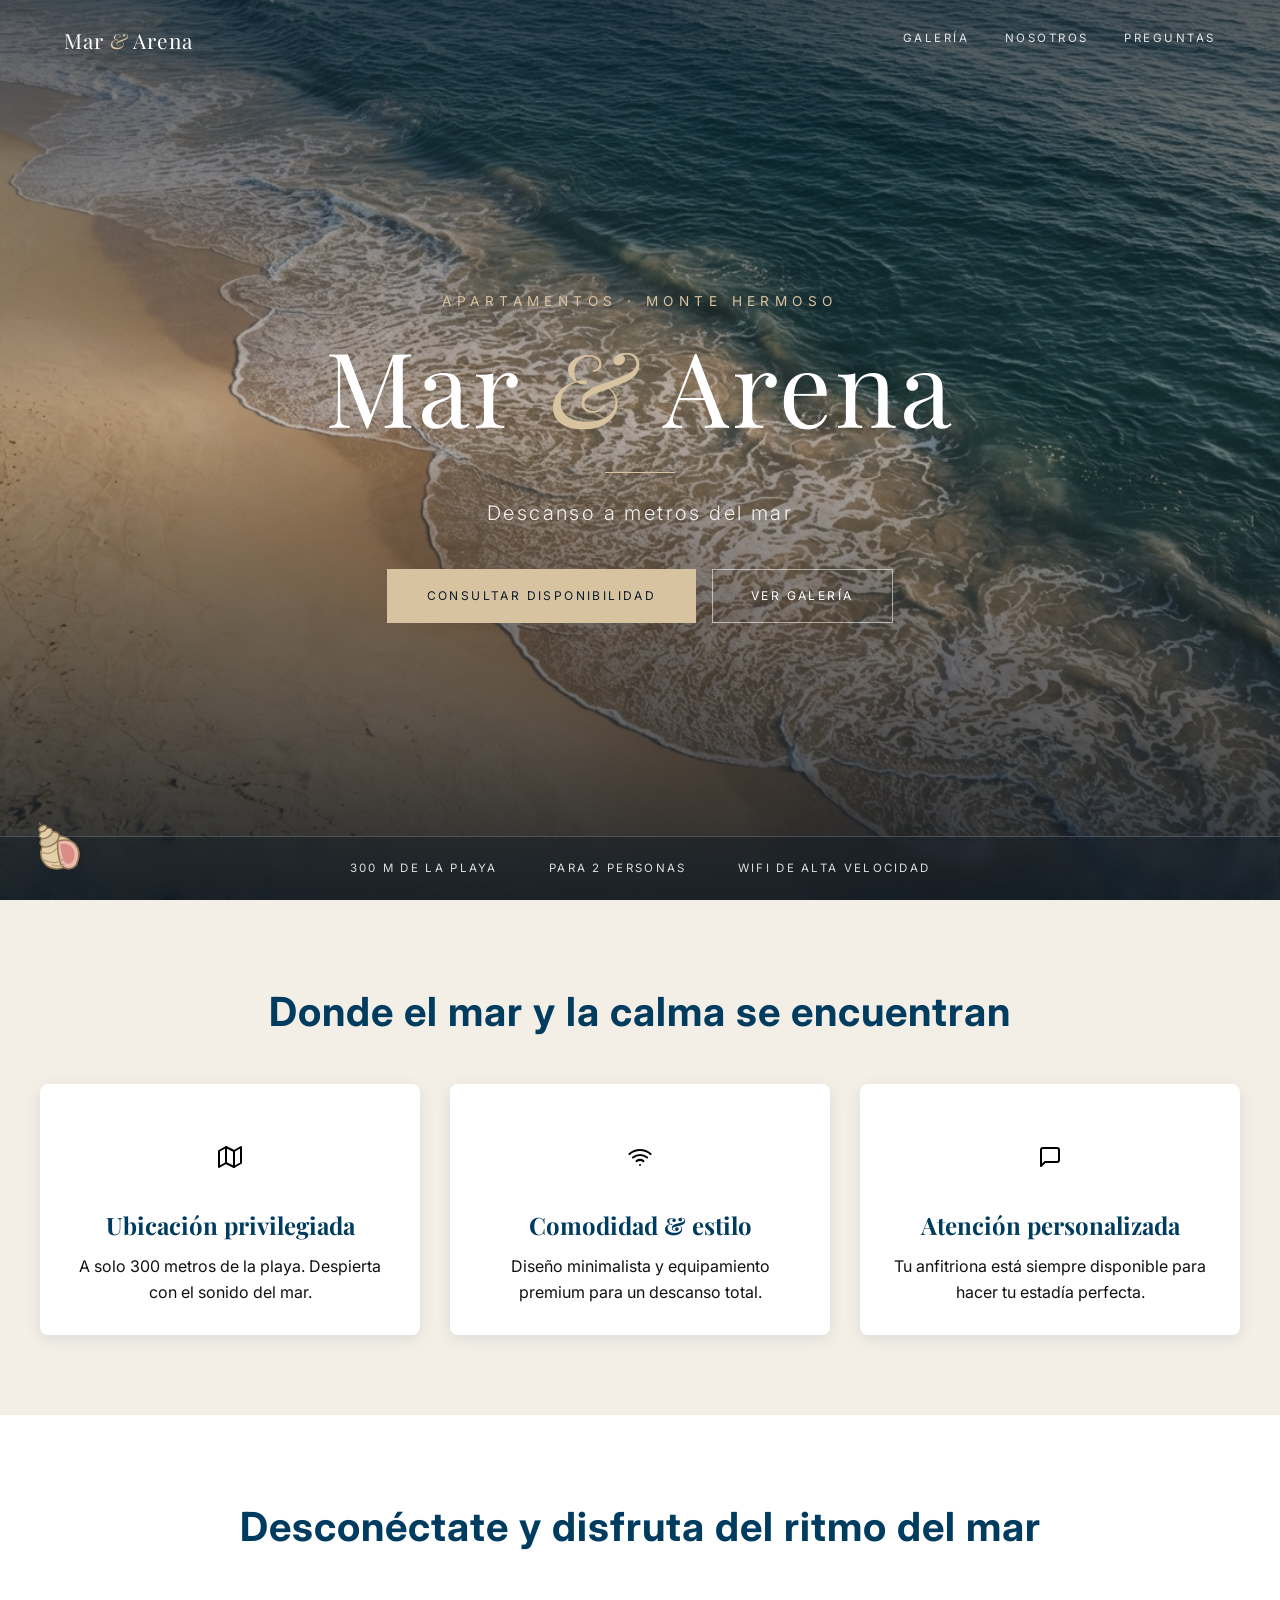
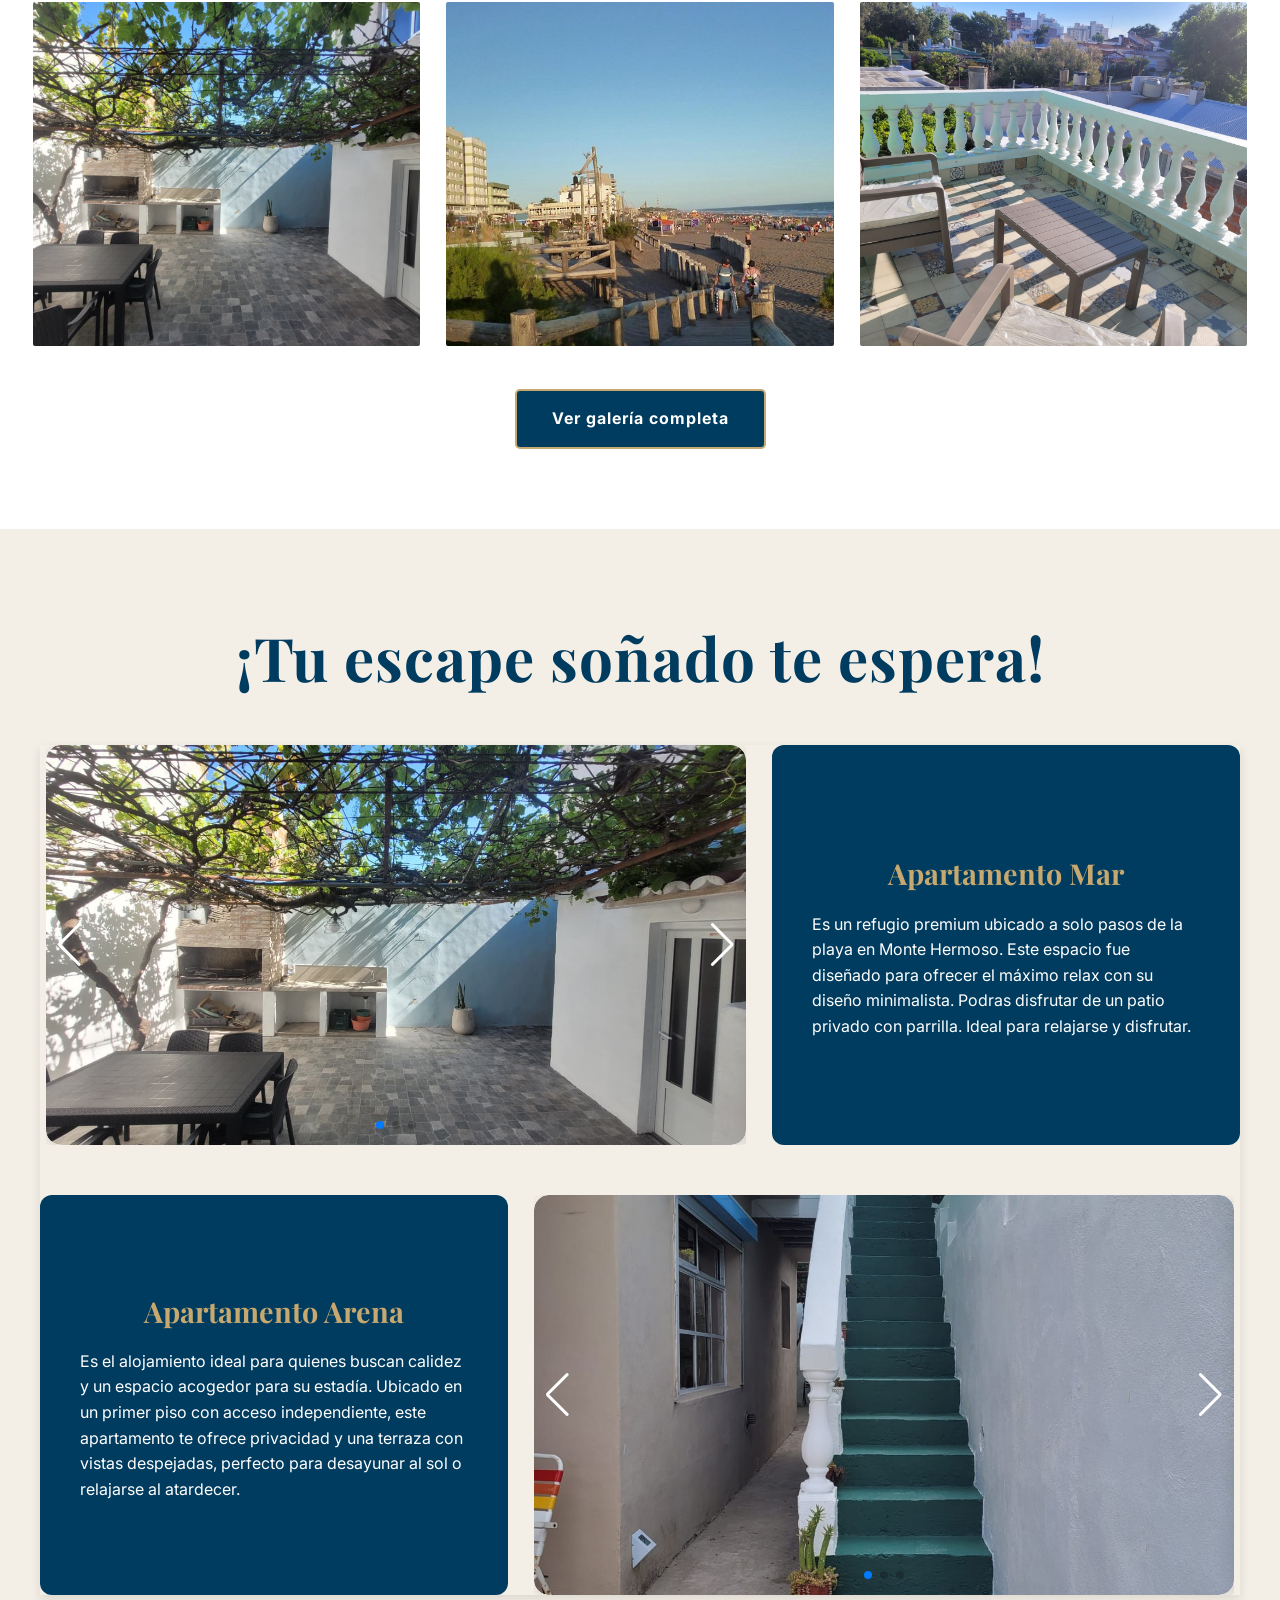
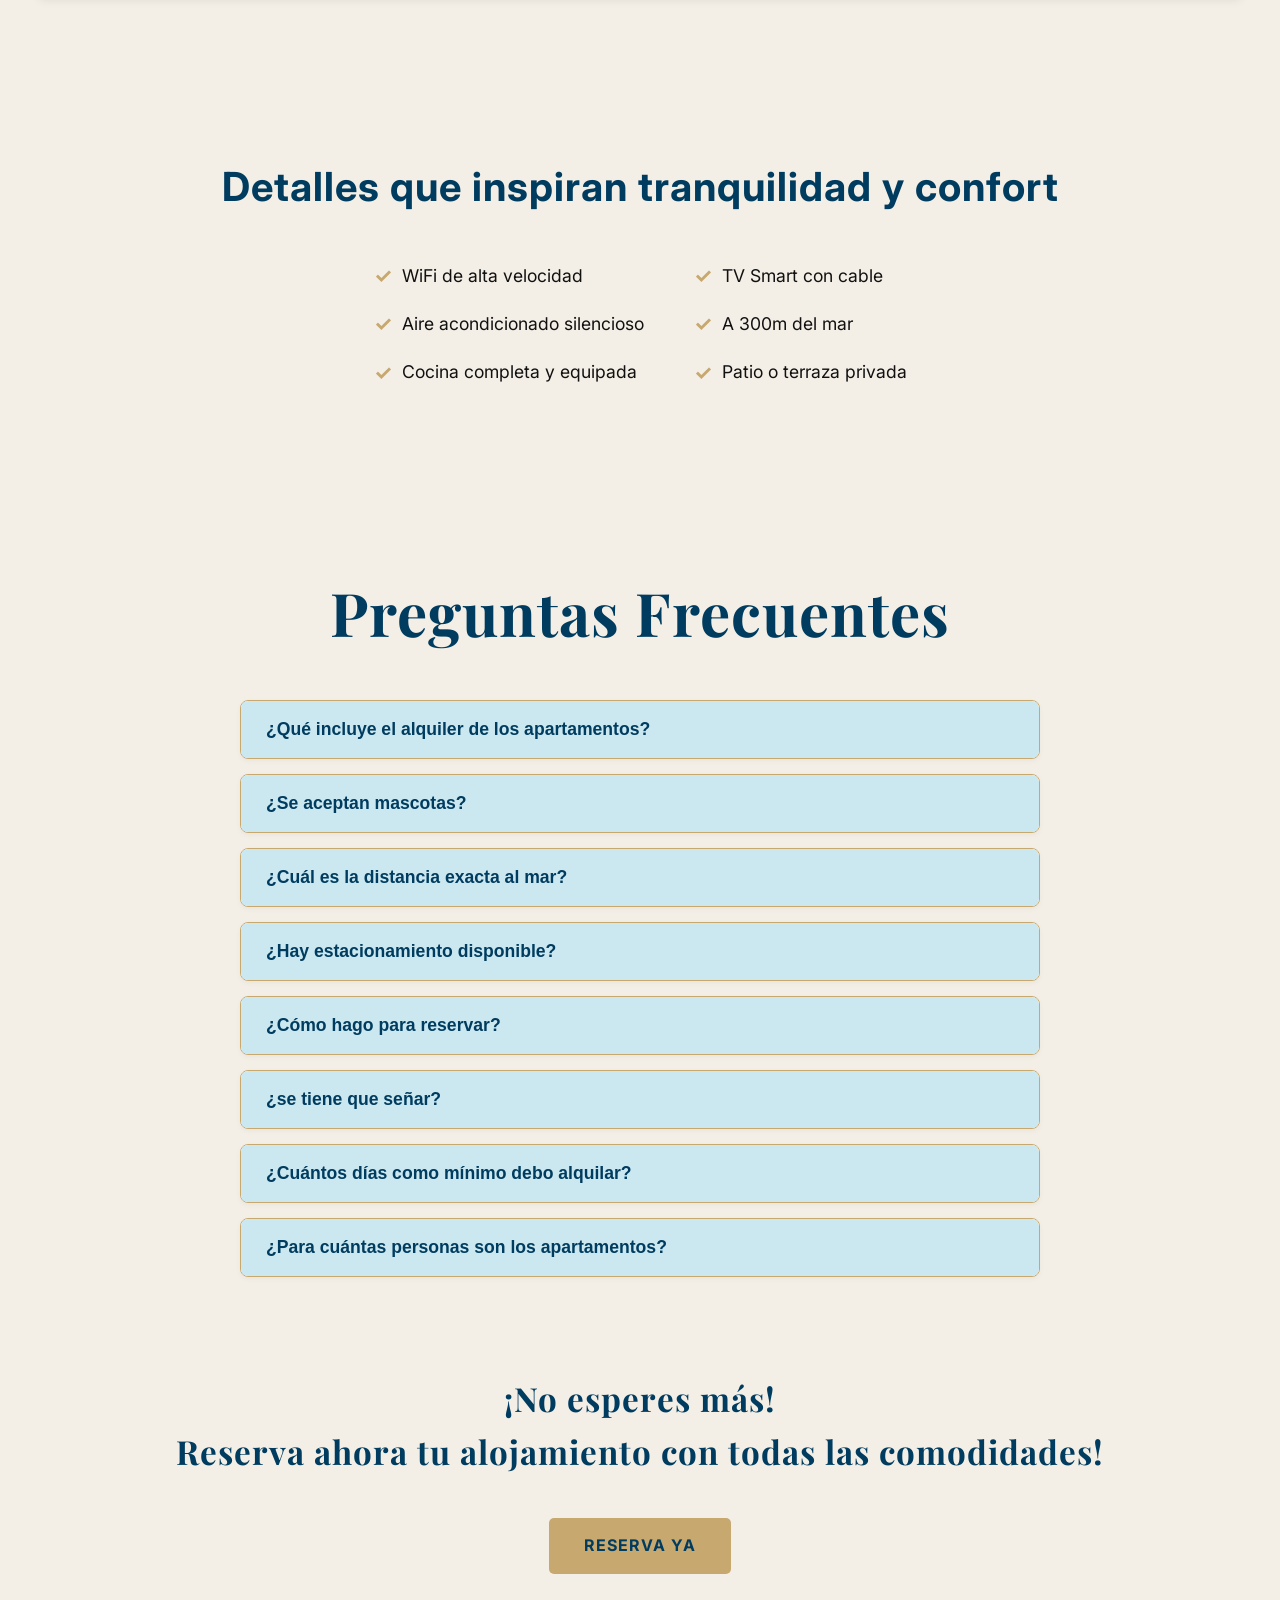
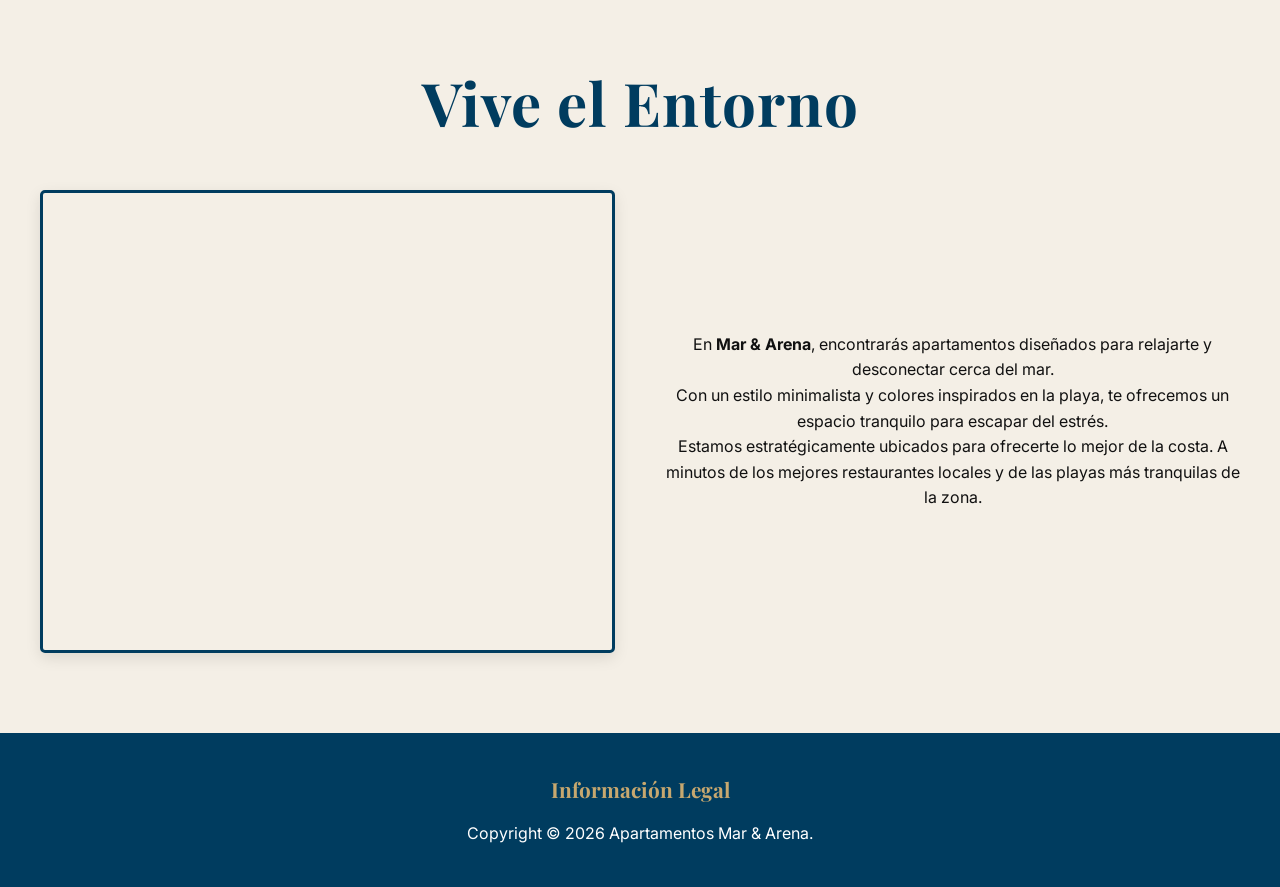
==== commit 4fe60ae2: "añado chatbot y cambio hero" ====
--- a/index.html
+++ b/index.html
@@ -38,10 +38,10 @@
 <noscript><iframe src="https://www.googletagmanager.com/ns.html?id=GTM-WZ92KR59"
 height="0" width="0" style="display:none;visibility:hidden"></iframe></noscript>
 <!-- End Google Tag Manager (noscript) -->
-    <a href="https://wa.me/+5492914048082?text=Hola!Quisiera%20saber%20la%20disponibilidad%20de%20los%20departamentos%20Mar%20y%20Arena%2C%20muchas%20gracias" class="whatsapp-float" target="_blank" aria-label="Chatea con nosotros por WhatsApp">
+   <!--<a href="https://wa.me/+5492914048082?text=Hola!Quisiera%20saber%20la%20disponibilidad%20de%20los%20departamentos%20Mar%20y%20Arena%2C%20muchas%20gracias" class="whatsapp-float" target="_blank" aria-label="Chatea con nosotros por WhatsApp">
         <img src="/assets/img/genericas/icons/whatsapp.png" alt="Chatea con nosotros por WhatsApp">
-    </a>   
-    <header class="hero-section" id="home">
+    </a>  --> 
+    <!--<header class="hero-section" id="home">
         <nav class="top-nav">
             <div class="nav-links">
                
@@ -55,7 +55,39 @@
             <p class="serif subtitle">Descanso a metros del mar</p>
             <a href="https://wa.me/+5492914048082?text=Hola!Quisiera%20saber%20la%20disponibilidad%20de%20los%20departamentos%20Mar%20y%20Arena%2C%20muchas%20gracias" class="cta-button" target="_blank">Ver Disponibilidad</a>
         </div>
-    </header>
+    </header>-->
+    <header class="hero">
+    <nav class="hero-nav">
+        <a href="/index.html" class="hero-logo">Mar <em>&</em> Arena</a>
+        <div class="hero-links">
+            <a href="/pages/fotos.html">Galería</a>
+            <a href="#about">Nosotros</a>
+            <a href="#Preguntas">Preguntas</a>
+        </div>
+    </nav>
+
+    <div class="hero-content">
+        <h1>
+            <span class="hero-eyebrow">Apartamentos · Monte Hermoso</span>
+            Mar <em>&</em> Arena
+        </h1>
+        <span class="hero-divider"></span>
+        <p class="hero-sub">Descanso a metros del mar</p>
+
+        <div class="hero-actions">
+            <a class="hero-btn hero-btn--solid"
+               href="https://wa.me/+5492914048082?text=Hola!Quisiera%20saber%20la%20disponibilidad%20de%20los%20departamentos%20Mar%20y%20Arena%2C%20muchas%20gracias"
+               target="_blank" rel="noopener">Consultar disponibilidad</a>
+            <a class="hero-btn hero-btn--ghost" href="/pages/fotos.html">Ver galería</a>
+        </div>
+    </div>
+
+    <ul class="hero-facts">
+        <li>300 m de la playa</li>
+        <li>Para 2 personas</li>
+        <li>WiFi de alta velocidad</li>
+    </ul>
+</header>
 
     <main>
         <section class="why-choose-us section-padding bg-beige">
@@ -223,6 +255,14 @@
                     <p>El alquiler mínimo es de 3 días , pero también ofrecemos opciones para alquilar por semana o quincena. </p>
                 </div>
             </div>
+            <div class="accordion-item">
+                <button class="accordion-header" aria-expanded="false" data-target="#content8">
+                    ¿Para cuántas personas son los apartamentos?
+                </button>
+                <div id="content8" class="accordion-content">
+                    <p>Cada apartamento es para 2 personas. Por razones de comodidad, no podemos alojar a más.</p>
+                </div>
+            </div>
 
         </div>
    
@@ -231,7 +271,7 @@
                     ¡No esperes más! <br>
                     Reserva ahora tu alojamiento con todas las comodidades!
          </h5></div>
-         <div>           
+        <div>           
              <a href="https://wa.me/+5492914048082?text=Hola!Quisiera Reservar%20en%20los%20departamentos%20Mar%20y%20Arena%2C%20muchas%20gracias" class="cta-button" target="_blank">RESERVA YA</a>
             </div>
         <section class="about-section section-padding bg-beige" id="about" data-aos="fade-up">
@@ -258,7 +298,6 @@
             <div class="footer-section">
                 <h4 class="serif">Información Legal</h4>
                 <p>Copyright &copy; 2026 Apartamentos Mar & Arena.</p>
-                <p>Desarrollado por Nux-Solutions</p>
             </div>
         </div>
     </footer>
@@ -266,5 +305,6 @@
     <script src="https://cdn.jsdelivr.net/npm/swiper@9/swiper-bundle.min.js" defer></script>
     <script src="https://unpkg.com/aos@2.3.1/dist/aos.js" defer></script>
     <script src="/assets/js/main.js" defer></script>
+    <script src="/assets/js/chatbot.js?v=8" defer></script>
 </body>
 </html>
--- a/assets/css/style.css
+++ b/assets/css/style.css
@@ -27,6 +27,14 @@
     padding: 0;
     text-align: center;
     
+}
+html, body {
+    max-width: 100%;
+    overflow-x: clip;
+}
+
+iframe {
+    max-width: 100%;
 }
 
 /* Tipografías específicas */
@@ -97,7 +105,7 @@
 .bg-dark-blue { background-color: var(--dark-blue); color: var(--white); }
 .color-dark-blue { color: var(--dark-blue); }
 
-/* --- HERO SECTION --- */
+/* --- HERO SECTION --- 
 .hero-section {
     height: 100vh;
     background: url('/assets/img/genericas/satelitar_mar.jpg') center center / cover no-repeat;
@@ -137,7 +145,149 @@
     margin-bottom: 30px;
     text-shadow: 1px 1px 3px rgba(0, 0, 0, 0.4);
 }
-
+*/
+.hero {
+    --sand: #d8c3a0;
+    --ink: #0b1c2c;
+    position: relative;
+    min-height: 100vh;
+    min-height: 100svh;
+    display: flex;
+    flex-direction: column;
+    color: #fff;
+    background:
+        linear-gradient(180deg, rgba(8,20,32,.6) 0%, rgba(8,20,32,.2) 45%, rgba(8,20,32,.85) 100%),
+        url('/assets/img/genericas/hero-mar-monte-hermoso.jpg') center / cover no-repeat;
+}
+
+/* NAV */
+.hero-nav {
+    display: flex;
+    justify-content: space-between;
+    align-items: center;
+    padding: 1.5rem clamp(1.2rem, 5vw, 4rem);
+}
+.hero-logo {
+    font-family: 'Playfair Display', serif;
+    font-size: 1.3rem;
+    color: #fff;
+    text-decoration: none;
+    letter-spacing: .05em;
+}
+.hero-logo em, .hero-content h1 em { font-style: italic; color: var(--sand); }
+.hero-links { display: flex; gap: 2.2rem; }
+.hero-links a {
+    font-family: 'Inter', sans-serif;
+    font-size: .72rem;
+    letter-spacing: .22em;
+    text-transform: uppercase;
+    color: rgba(255,255,255,.85);
+    text-decoration: none;
+    padding-bottom: 4px;
+    border-bottom: 1px solid transparent;
+    transition: color .3s, border-color .3s;
+}
+.hero-links a:hover { color: #fff; border-color: var(--sand); }
+
+/* CONTENIDO */
+.hero-content {
+    flex: 1;
+    display: flex;
+    flex-direction: column;
+    align-items: center;
+    justify-content: center;
+    text-align: center;
+    padding: 2rem 1.5rem;
+    animation: heroRise 1.2s ease-out both;
+}
+.hero-content h1 {
+    font-family: 'Playfair Display', serif;
+    font-weight: 400;
+    font-size: clamp(3rem, 9vw, 6.5rem);
+    line-height: 1.05;
+    letter-spacing: .03em;
+    margin: 0;
+}
+.hero-eyebrow {
+    display: block;
+    font-family: 'Inter', sans-serif;
+    font-size: clamp(.7rem, 1.6vw, .85rem);
+    font-weight: 400;
+    letter-spacing: .4em;
+    text-transform: uppercase;
+    color: var(--sand);
+    margin-bottom: 1.4rem;
+}
+.hero-divider {
+    width: 70px;
+    height: 1px;
+    background: var(--sand);
+    margin: 2rem 0 1.5rem;
+}
+.hero-sub {
+    font-family: 'Inter', sans-serif;
+    font-weight: 300;
+    font-size: clamp(1rem, 2vw, 1.25rem);
+    letter-spacing: .12em;
+    color: rgba(255,255,255,.9);
+    margin: 0 0 2.5rem;
+}
+
+/* BOTONES */
+.hero-actions { display: flex; gap: 1rem; flex-wrap: wrap; justify-content: center; }
+.hero-btn {
+    font-family: 'Inter', sans-serif;
+    font-size: .75rem;
+    letter-spacing: .2em;
+    text-transform: uppercase;
+    text-decoration: none;
+    padding: 1.05rem 2.4rem;
+    border: 1px solid var(--sand);
+    transition: background .3s, color .3s, border-color .3s;
+}
+.hero-btn--solid { background: var(--sand); color: var(--ink); }
+.hero-btn--solid:hover { background: #fff; border-color: #fff; }
+.hero-btn--ghost { color: #fff; border-color: rgba(255,255,255,.55); }
+.hero-btn--ghost:hover { background: rgba(255,255,255,.12); border-color: #fff; }
+
+/* FRANJA INFERIOR */
+.hero-facts {
+    list-style: none;
+    margin: 0;
+    padding: 1.4rem 1rem;
+    display: flex;
+    justify-content: center;
+    gap: clamp(1rem, 4vw, 4rem);
+    flex-wrap: wrap;
+    border-top: 1px solid rgba(255,255,255,.2);
+    background: rgba(8,20,32,.35);
+    backdrop-filter: blur(8px);
+    -webkit-backdrop-filter: blur(8px);
+}
+.hero-facts li {
+    font-family: 'Inter', sans-serif;
+    font-size: .72rem;
+    letter-spacing: .2em;
+    text-transform: uppercase;
+    color: rgba(255,255,255,.85);
+}
+
+@keyframes heroRise {
+    from { opacity: 0; transform: translateY(24px); }
+    to   { opacity: 1; transform: none; }
+}
+@media (prefers-reduced-motion: reduce) {
+    .hero-content { animation: none; }
+}
+
+/* MÓVIL */
+@media (max-width: 600px) {
+    .hero-nav { justify-content: center; }
+    .hero-logo { display: none; }
+    .hero-links { gap: 1.4rem; }
+    .hero-btn { width: 100%; text-align: center; }
+    .hero-actions { width: 100%; max-width: 320px; }
+}
 /* Botón CTA (Dorado suave) */
 .cta-button {
     display: inline-block;
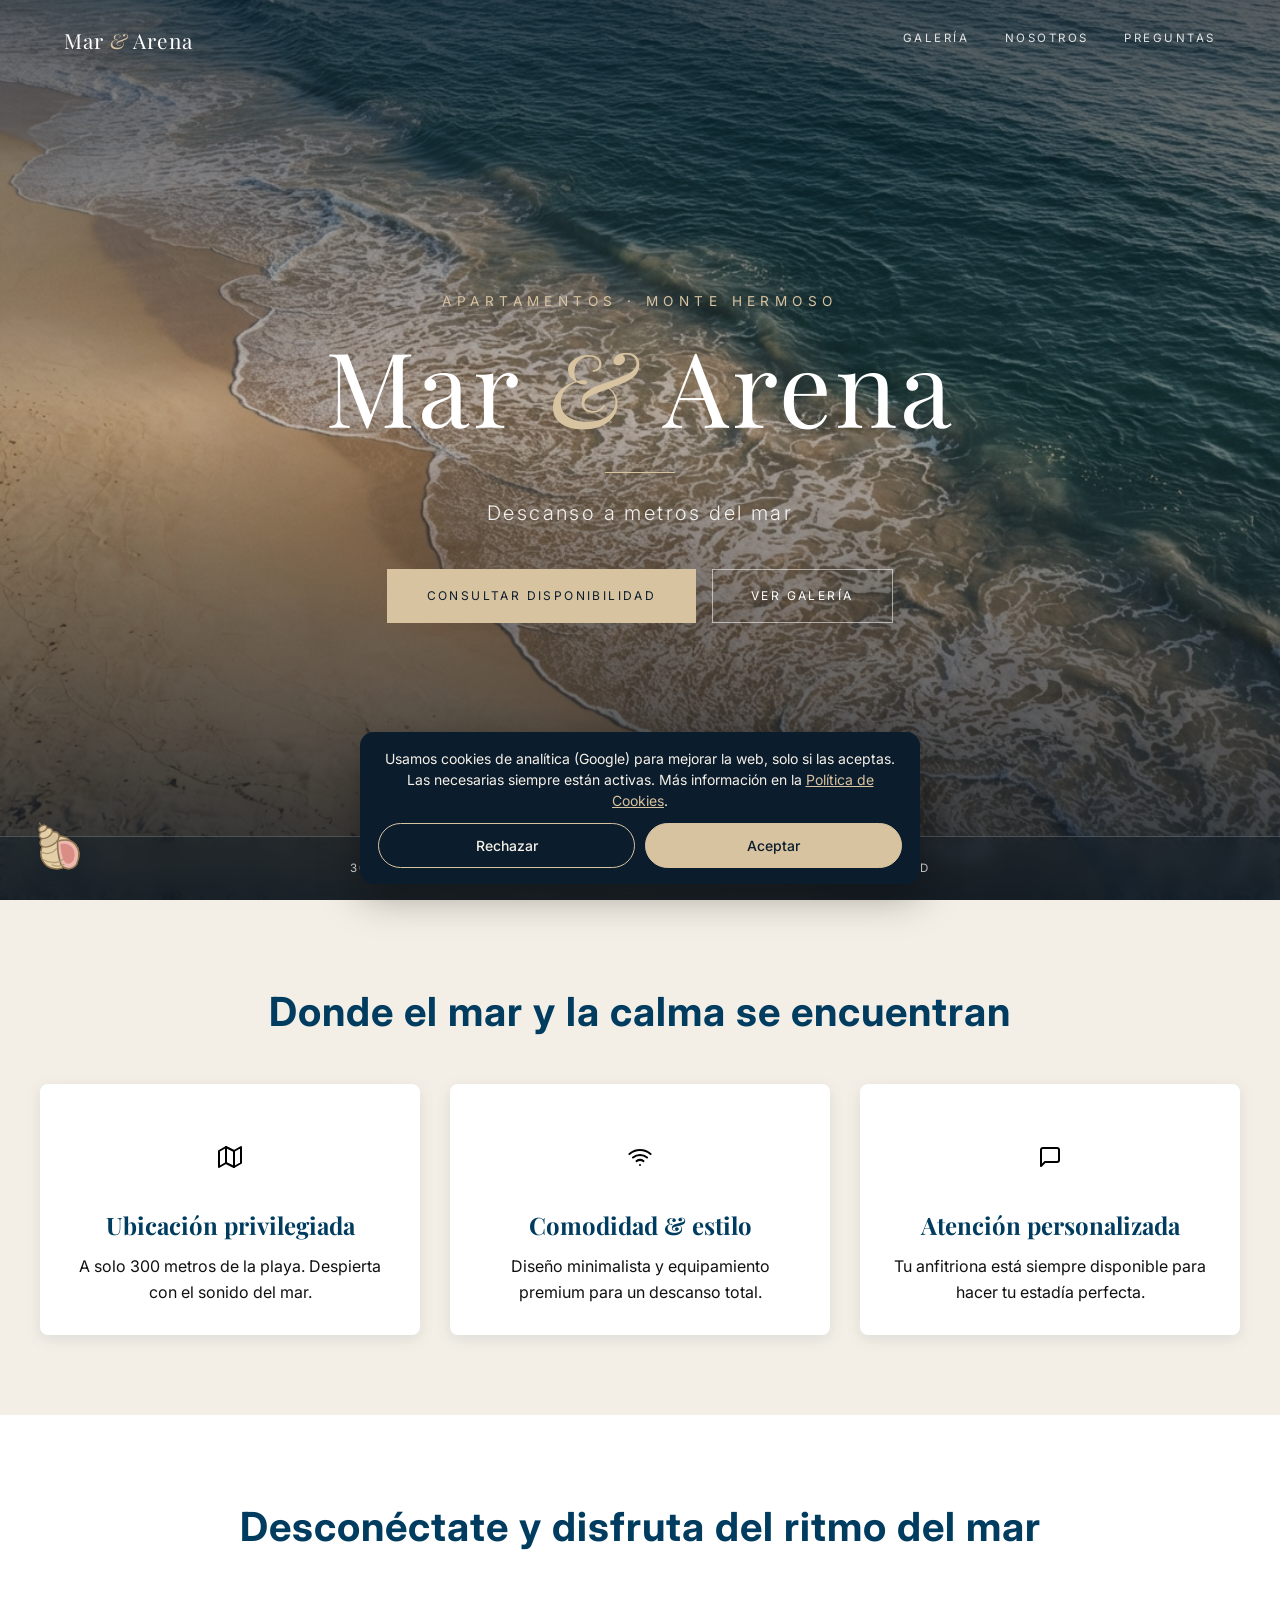
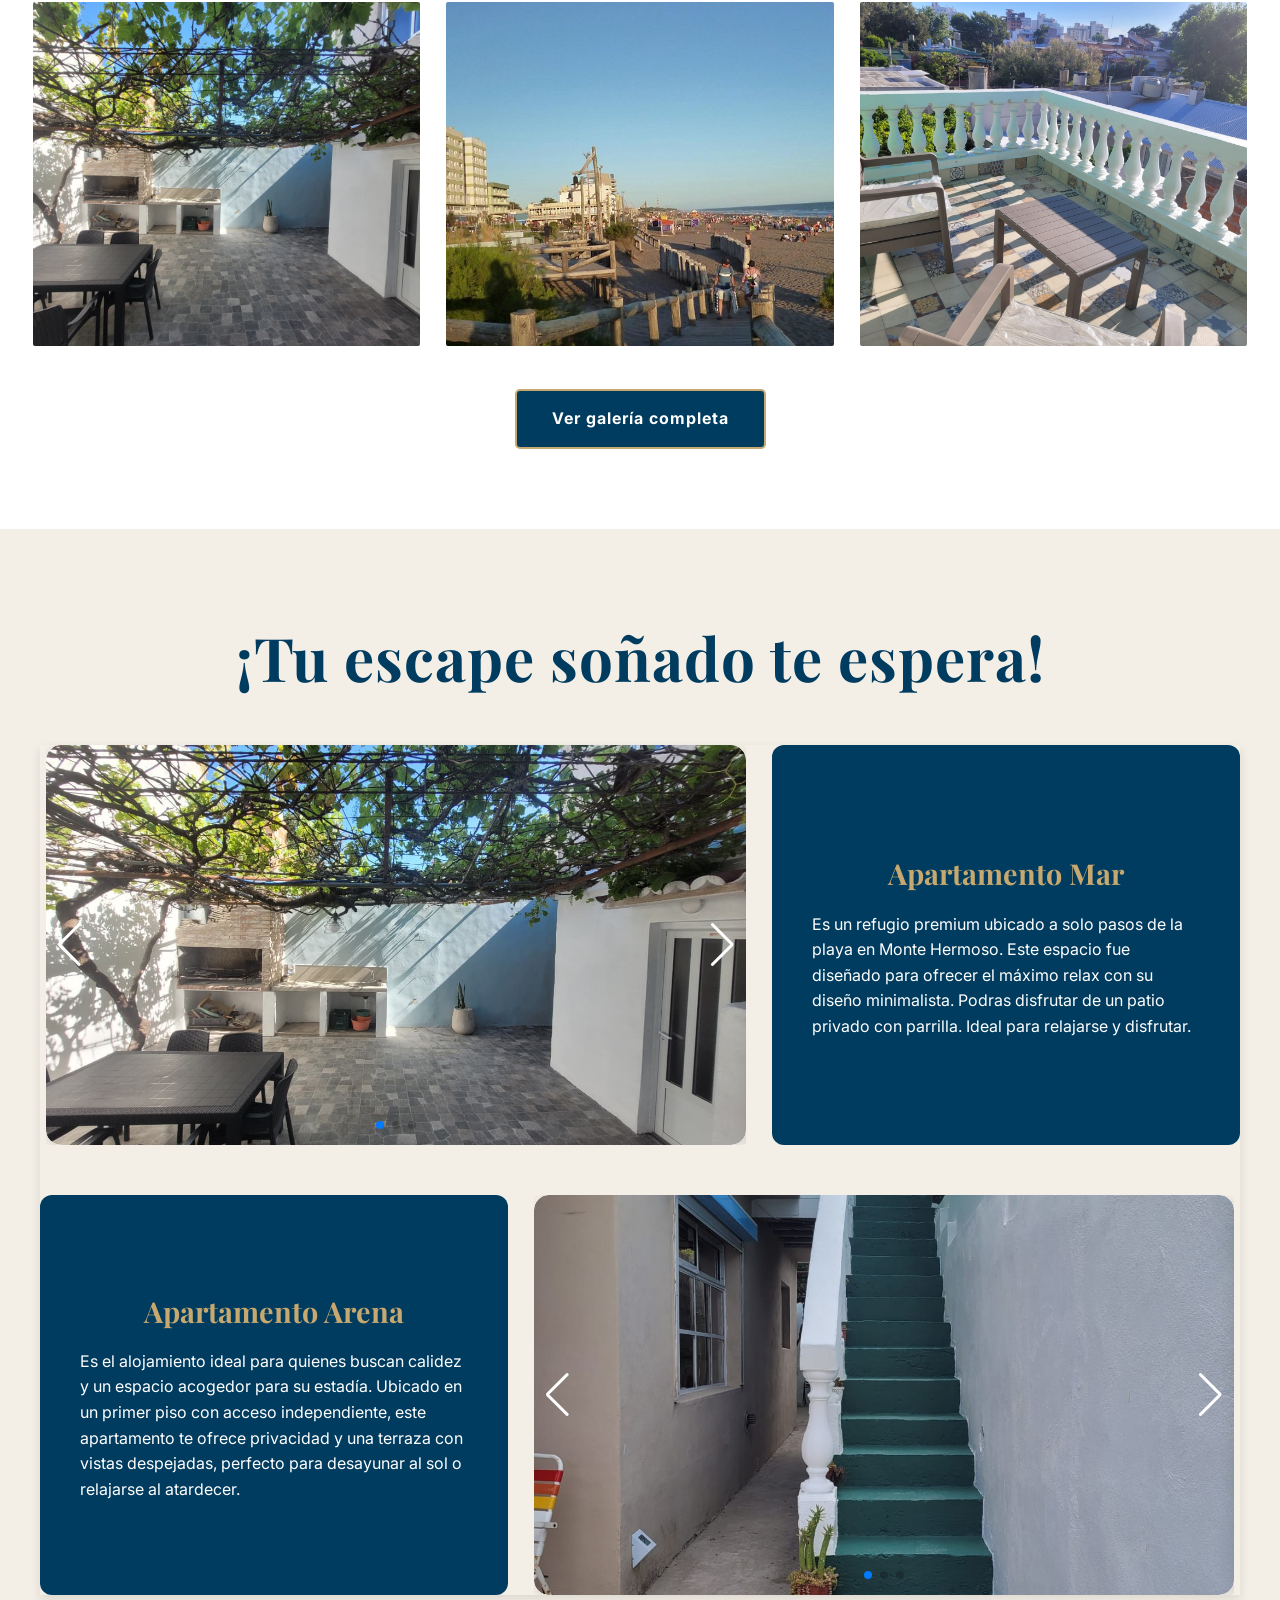
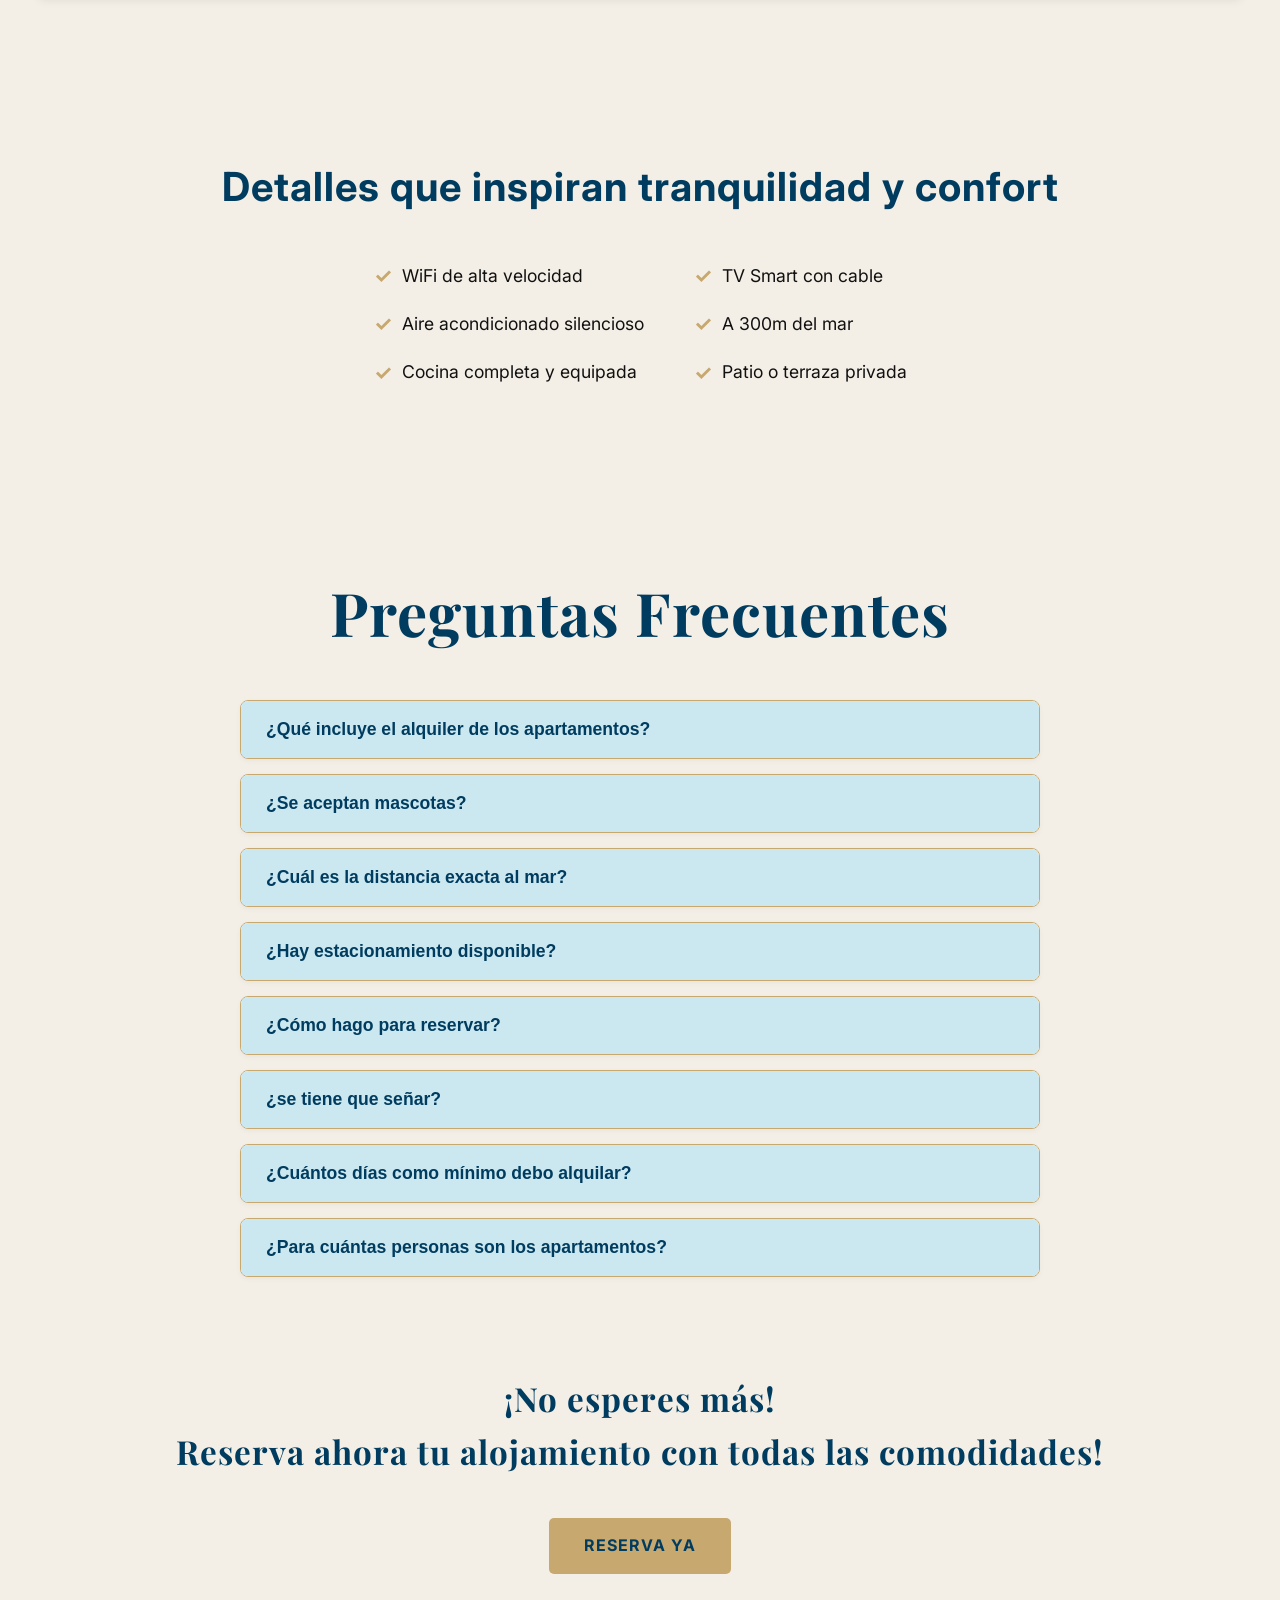
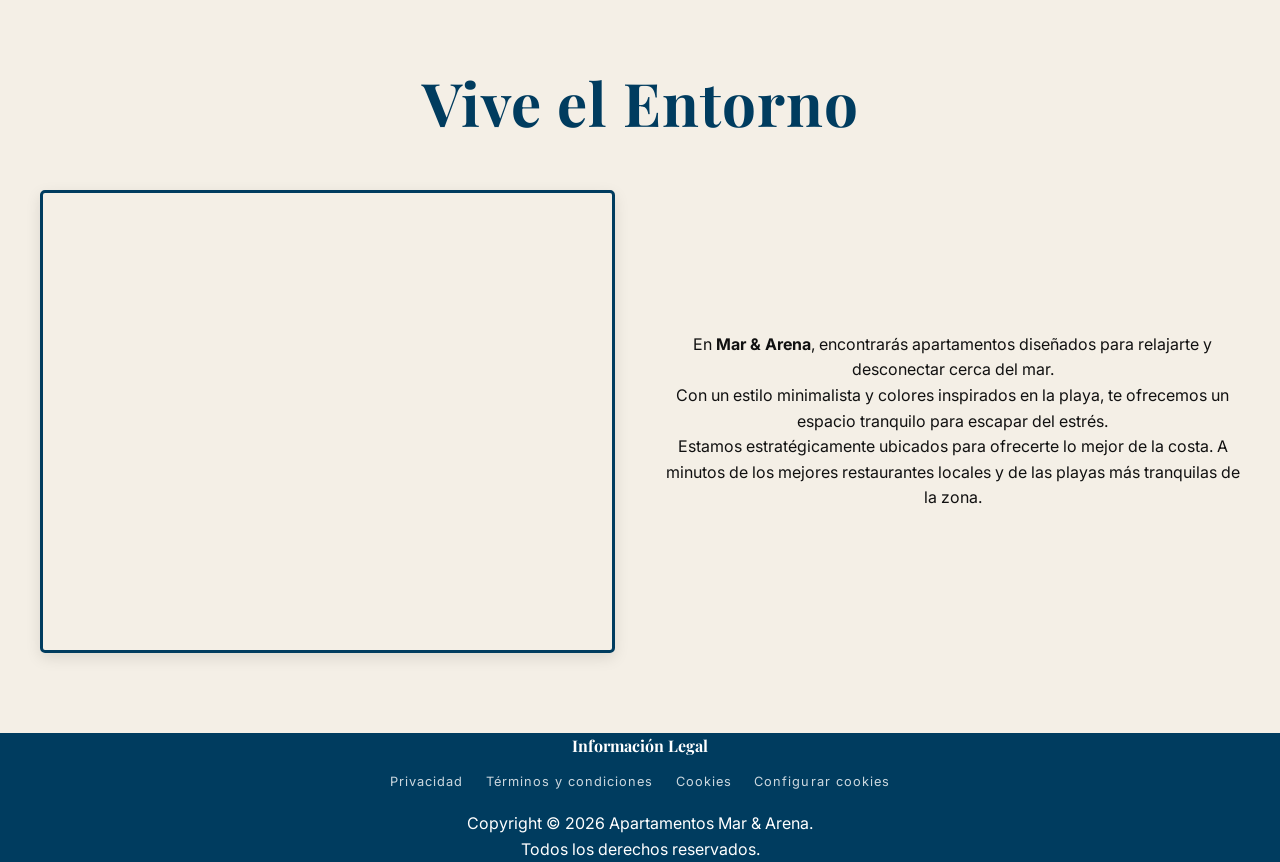
==== commit 98a87078: "descripcion del cambio" ====
--- a/index.html
+++ b/index.html
@@ -1,12 +1,15 @@
 <!DOCTYPE html>
 <html lang="es">
 <head>
+    <script>window.dataLayer=window.dataLayer||[];function gtag(){dataLayer.push(arguments)}
+gtag('consent','default',{ad_storage:'denied',ad_user_data:'denied',ad_personalization:'denied',analytics_storage:'denied',wait_for_update:500});</script>
     <!-- Google Tag Manager -->
 <script>(function(w,d,s,l,i){w[l]=w[l]||[];w[l].push({'gtm.start':
 new Date().getTime(),event:'gtm.js'});var f=d.getElementsByTagName(s)[0],
 j=d.createElement(s),dl=l!='dataLayer'?'&l='+l:'';j.async=true;j.src=
 'https://www.googletagmanager.com/gtm.js?id='+i+dl;f.parentNode.insertBefore(j,f);
 })(window,document,'script','dataLayer','GTM-WZ92KR59');</script>
+
 <!-- End Google Tag Manager -->
     <meta charset="UTF-8">
     <meta name="viewport" content="width=device-width, initial-scale=1.0">
@@ -292,19 +295,26 @@
     </main>
     
    
-
-    <footer class="main-footer bg-dark-blue">
-        <div class="footer-content centered-copyright">
-            <div class="footer-section">
-                <h4 class="serif">Información Legal</h4>
-                <p>Copyright &copy; 2026 Apartamentos Mar & Arena.</p>
-            </div>
-        </div>
-    </footer>
+<footer class="main-footer bg-dark-blue">
+    <div class="footer-content centered-copyright">
+        <div class="footer-section">
+            <h4 class="serif">Información Legal</h4>
+            <nav class="footer-legal" aria-label="Información legal">
+                <a href="/pages/privacidad.html">Privacidad</a>
+                <a href="/pages/terminos.html">Términos y condiciones</a>
+                <a href="/pages/cookies.html">Cookies</a>
+                <a href="#" class="open-cookies">Configurar cookies</a>
+            </nav>
+            <p>Copyright &copy; 2026 Apartamentos Mar &amp; Arena.</p>
+            <p>Todos los derechos reservados.</p>
+        </div>
+    </div>
+</footer>
     <link rel="stylesheet" href="https://cdn.jsdelivr.net/npm/swiper@9/swiper-bundle.min.css"/>
     <script src="https://cdn.jsdelivr.net/npm/swiper@9/swiper-bundle.min.js" defer></script>
     <script src="https://unpkg.com/aos@2.3.1/dist/aos.js" defer></script>
     <script src="/assets/js/main.js" defer></script>
     <script src="/assets/js/chatbot.js?v=8" defer></script>
+    <script src="/assets/js/cookies.js" defer></script>
 </body>
 </html>
--- a/assets/css/style.css
+++ b/assets/css/style.css
@@ -886,27 +886,29 @@
 
 
 /* Ajuste al footer para centrar el copyright */
-.main-footer {
-    padding: 40px 30px;
-}
-
-
-
-.footer-section h4 {
-    color: var(--soft-gold);
-    font-size: 1.3rem;
-    margin-bottom: 15px;
-}
-
-.footer-content.centered-copyright {
-    display: flex;
-    justify-content: center; /* Centra la sección Legal */
-    max-width: 100%;
-}
-
-.footer-content.centered-copyright .footer-section {
-    text-align: center;
-}
+.footer-legal {
+    display: flex;
+    flex-wrap: wrap;
+    justify-content: center;
+    gap: .4rem 1.4rem;
+    margin: .8rem 0 1rem;
+}
+.footer-legal a {
+    font-family: 'Inter', sans-serif;
+    font-size: .8rem;
+    letter-spacing: .08em;
+    color: rgba(255, 255, 255, .8);
+    text-decoration: none;
+    border-bottom: 1px solid transparent;
+    padding-bottom: 2px;
+    transition: color .3s, border-color .3s;
+}
+.footer-legal a:hover,
+.footer-legal a:focus-visible {
+    color: #fff;
+    border-color: #d8c3a0;
+}
+
 
 
 /* MEDIA QUERIES - OPTIMIZACIÓN MÓVIL       */
